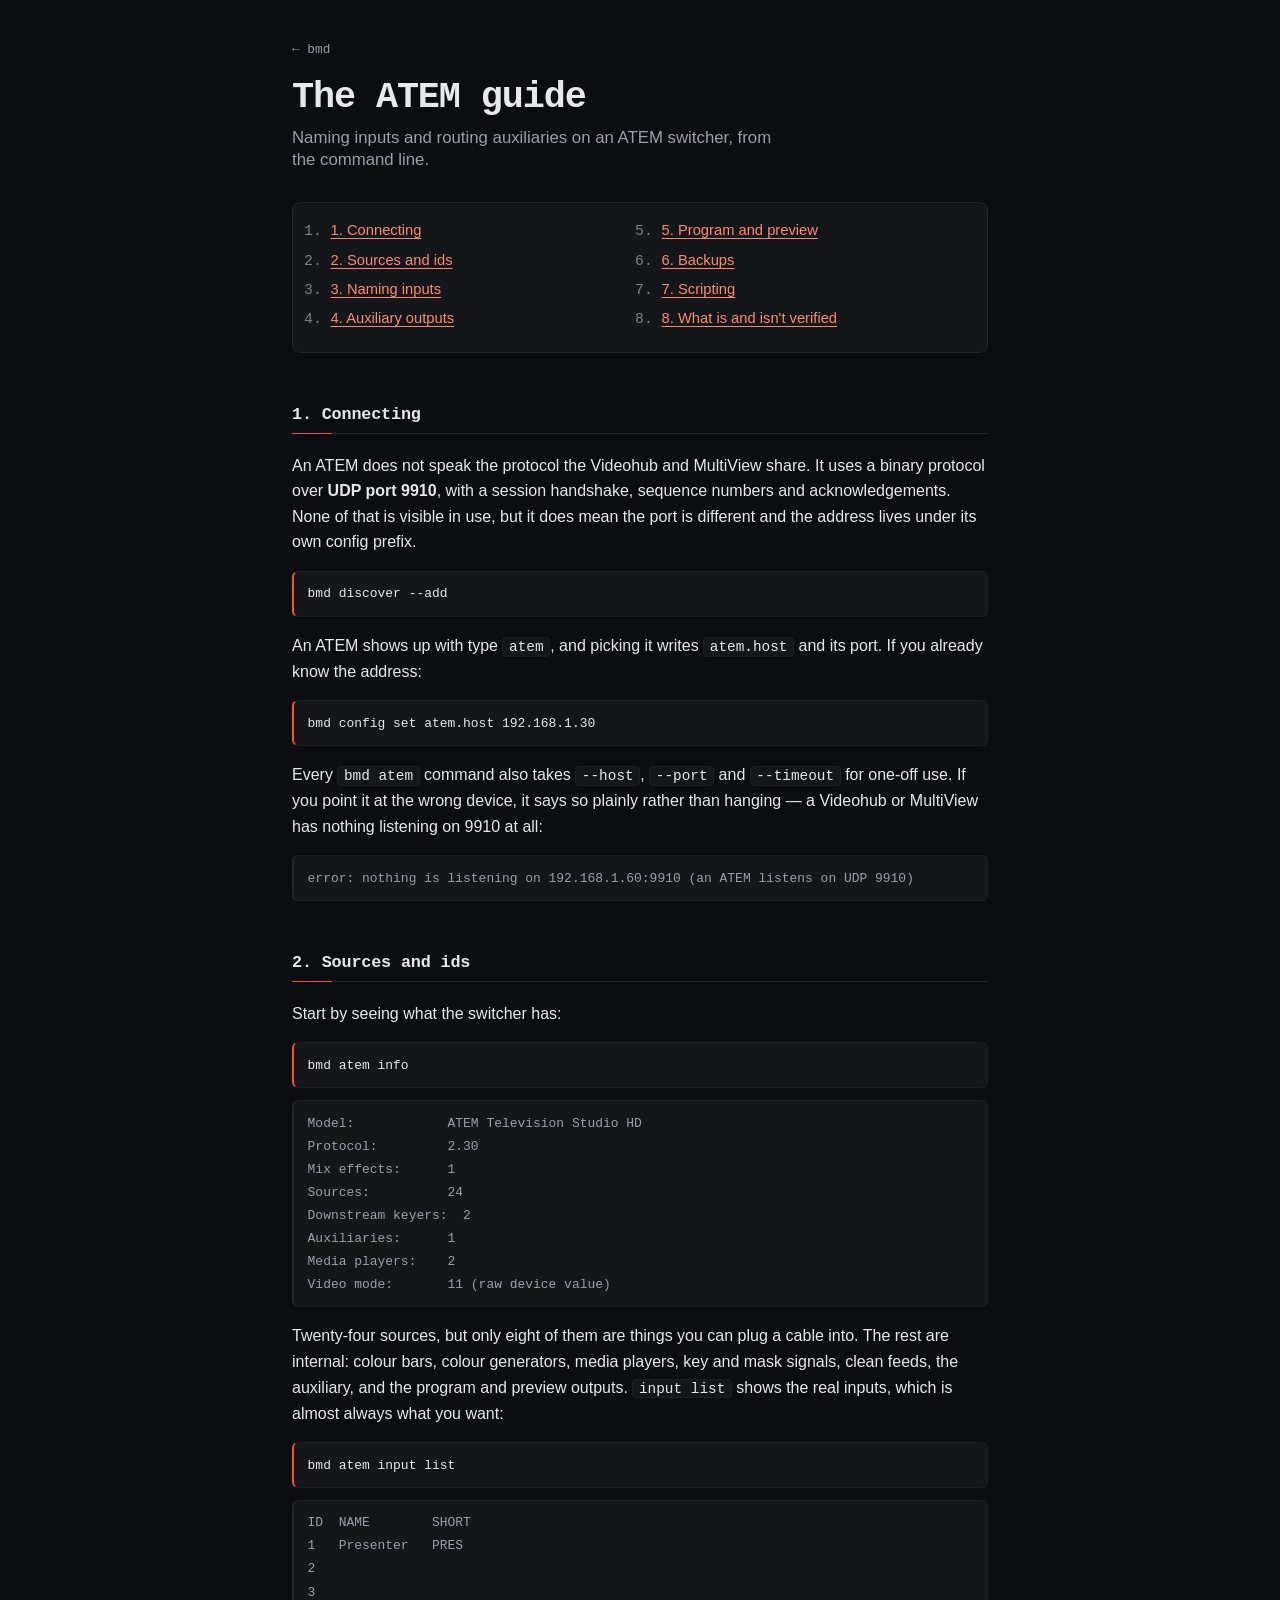
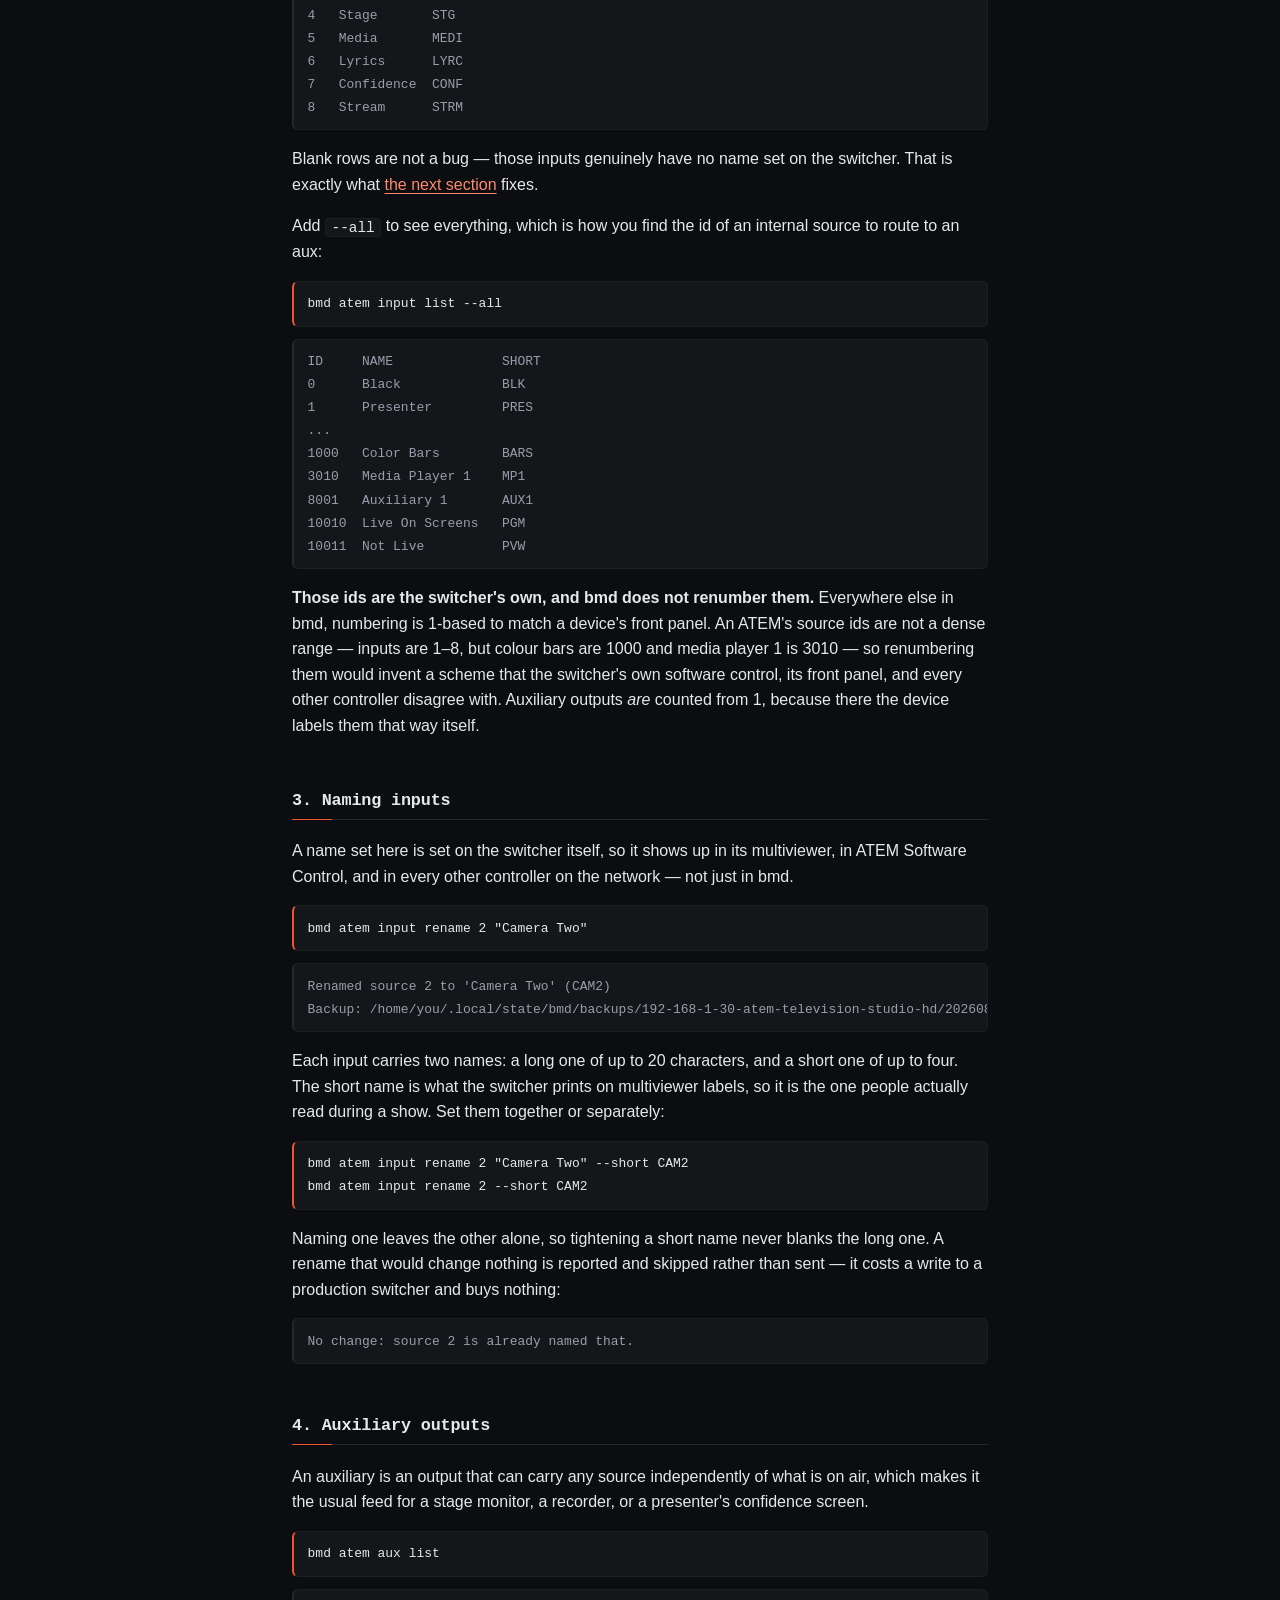
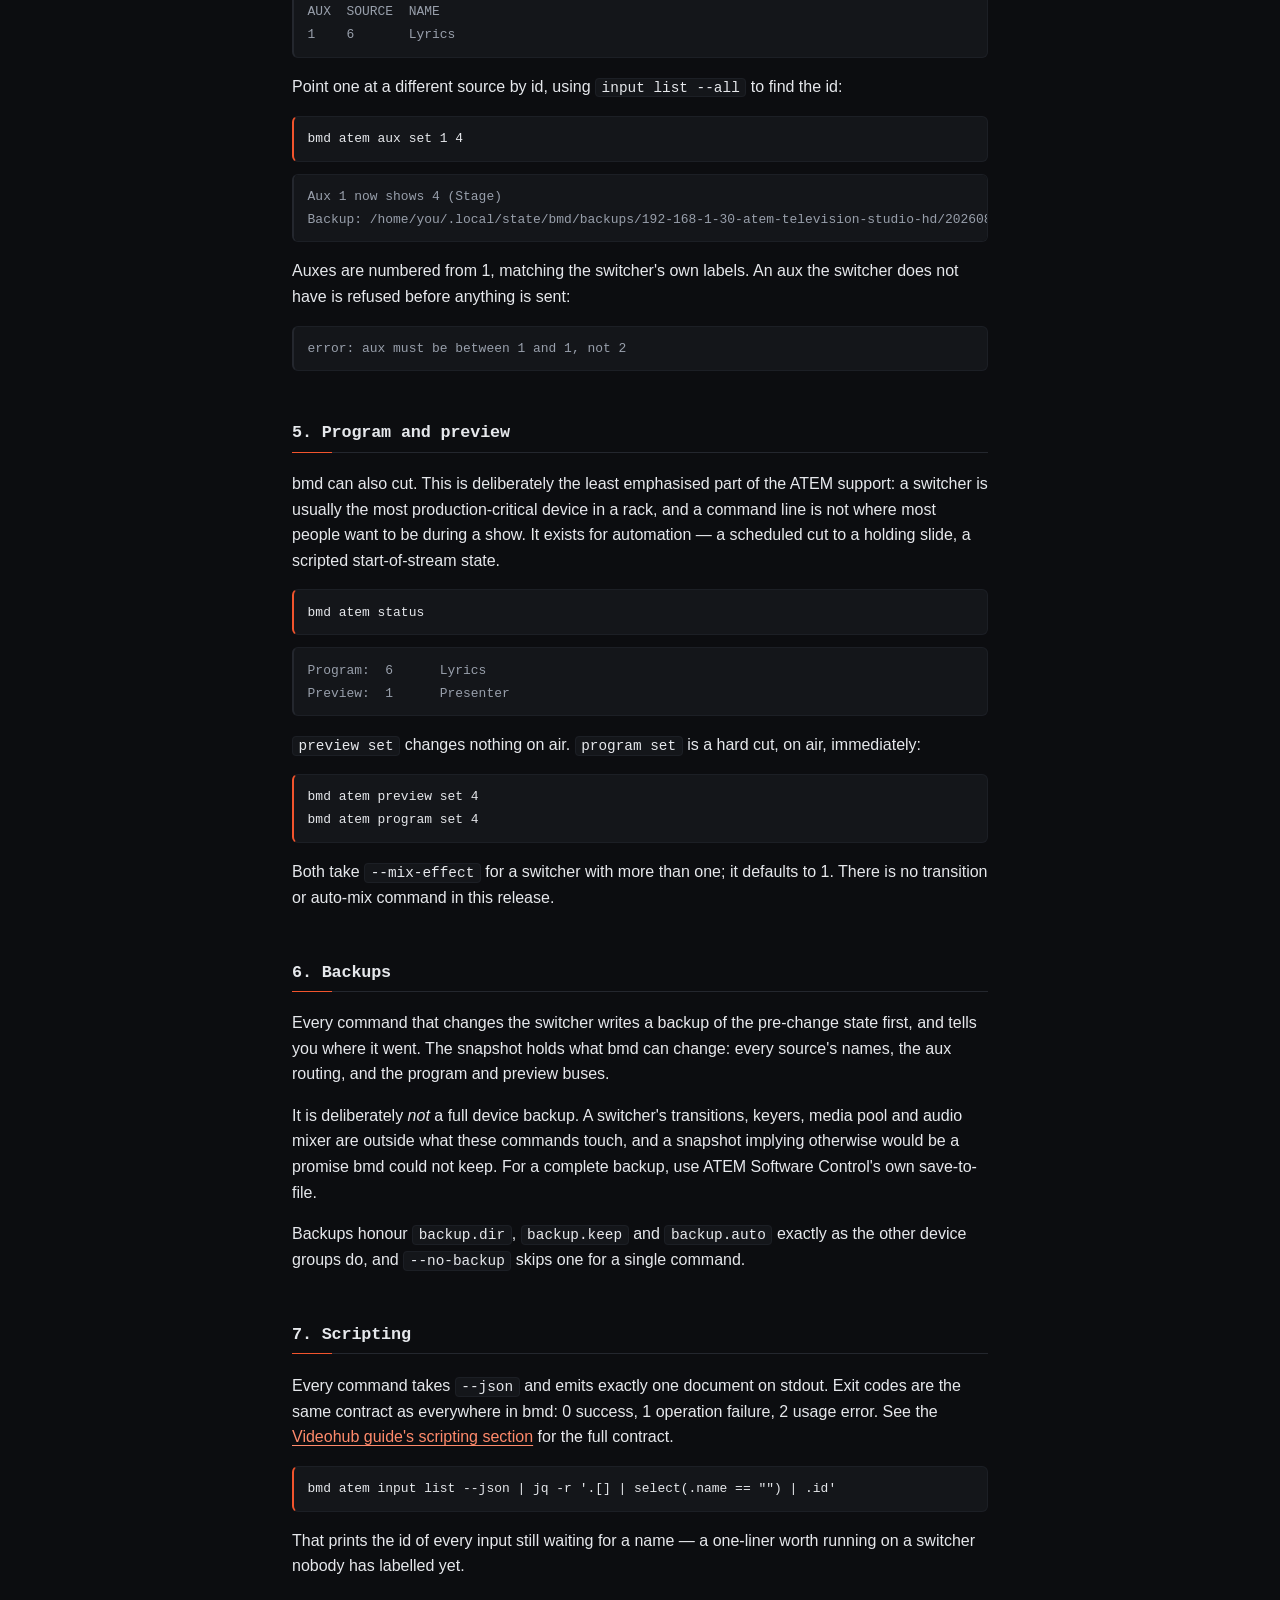
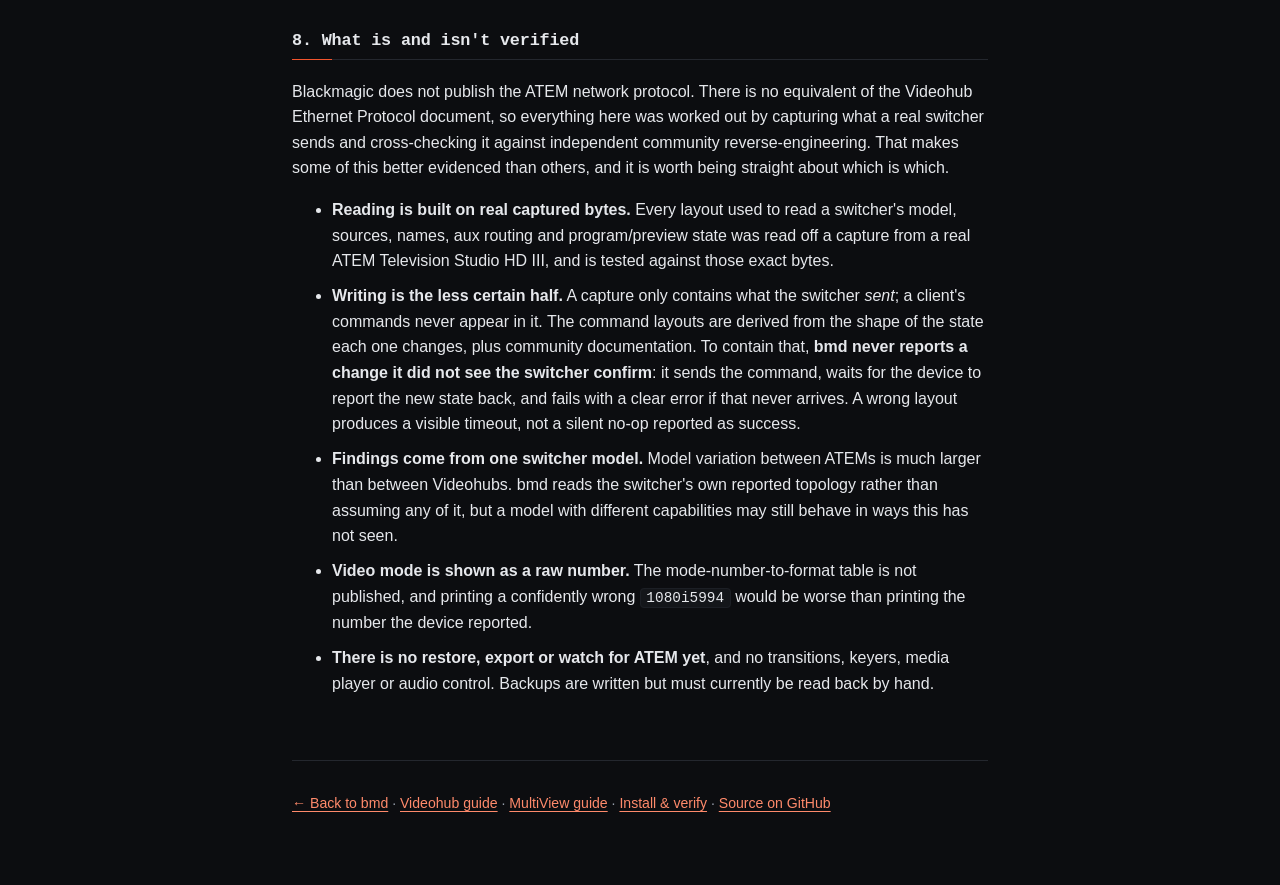
==== site/atem.html @ e4fb3a80 "feat(atem): name inputs, route auxes, and switch on an ATEM A third device, sharing nothing below th" ====
<!DOCTYPE html>
<html lang="en">
<head>
<meta charset="utf-8">
<meta name="viewport" content="width=device-width, initial-scale=1">
<title>bmd — ATEM guide</title>
<meta name="description" content="A practical guide to an ATEM switcher with bmd: connecting, naming inputs, routing auxiliaries, program and preview, backups, and exactly which parts are verified against real hardware.">
<meta name="theme-color" content="#0c0d10">
<link rel="icon" href="[data-uri]">
<link rel="stylesheet" href="style.css">
</head>
<body>
<div class="page">

  <header class="guide-header">
    <p class="back-link"><a href="index.html">&larr; bmd</a></p>
    <h1>The ATEM guide</h1>
    <p class="tagline">Naming inputs and routing auxiliaries on an ATEM switcher, from the command line.</p>
  </header>

  <nav class="page-nav" aria-label="Sections">
    <ol>
      <li><a href="#connecting">1. Connecting</a></li>
      <li><a href="#sources">2. Sources and ids</a></li>
      <li><a href="#naming">3. Naming inputs</a></li>
      <li><a href="#auxes">4. Auxiliary outputs</a></li>
      <li><a href="#switching">5. Program and preview</a></li>
      <li><a href="#backups">6. Backups</a></li>
      <li><a href="#scripting">7. Scripting</a></li>
      <li><a href="#known-limitations">8. What is and isn't verified</a></li>
    </ol>
  </nav>

  <section id="connecting">
    <h2>1. Connecting</h2>
    <p>
      An ATEM does not speak the protocol the Videohub and MultiView share. It uses a binary
      protocol over <strong>UDP port 9910</strong>, with a session handshake, sequence numbers and
      acknowledgements. None of that is visible in use, but it does mean the port is different and
      the address lives under its own config prefix.
    </p>
    <pre class="cmd"><code>bmd discover --add</code></pre>
    <p>
      An ATEM shows up with type <code>atem</code>, and picking it writes <code>atem.host</code>
      and its port. If you already know the address:
    </p>
    <pre class="cmd"><code>bmd config set atem.host 192.168.1.30</code></pre>
    <p>
      Every <code>bmd atem</code> command also takes <code>--host</code>, <code>--port</code> and
      <code>--timeout</code> for one-off use. If you point it at the wrong device, it says so
      plainly rather than hanging — a Videohub or MultiView has nothing listening on 9910 at all:
    </p>
    <pre class="cmd cmd-out"><code>error: nothing is listening on 192.168.1.60:9910 (an ATEM listens on UDP 9910)</code></pre>
  </section>

  <section id="sources">
    <h2>2. Sources and ids</h2>
    <p>
      Start by seeing what the switcher has:
    </p>
    <pre class="cmd"><code>bmd atem info</code></pre>
    <pre class="cmd cmd-out"><code>Model:            ATEM Television Studio HD
Protocol:         2.30
Mix effects:      1
Sources:          24
Downstream keyers:  2
Auxiliaries:      1
Media players:    2
Video mode:       11 (raw device value)</code></pre>
    <p>
      Twenty-four sources, but only eight of them are things you can plug a cable into. The rest
      are internal: colour bars, colour generators, media players, key and mask signals, clean
      feeds, the auxiliary, and the program and preview outputs. <code>input list</code> shows the
      real inputs, which is almost always what you want:
    </p>
    <pre class="cmd"><code>bmd atem input list</code></pre>
    <pre class="cmd cmd-out"><code>ID  NAME        SHORT
1   Presenter   PRES
2
3
4   Stage       STG
5   Media       MEDI
6   Lyrics      LYRC
7   Confidence  CONF
8   Stream      STRM</code></pre>
    <p>
      Blank rows are not a bug — those inputs genuinely have no name set on the switcher. That is
      exactly what <a href="#naming">the next section</a> fixes.
    </p>
    <p>
      Add <code>--all</code> to see everything, which is how you find the id of an internal source
      to route to an aux:
    </p>
    <pre class="cmd"><code>bmd atem input list --all</code></pre>
    <pre class="cmd cmd-out"><code>ID     NAME              SHORT
0      Black             BLK
1      Presenter         PRES
...
1000   Color Bars        BARS
3010   Media Player 1    MP1
8001   Auxiliary 1       AUX1
10010  Live On Screens   PGM
10011  Not Live          PVW</code></pre>
    <p>
      <strong>Those ids are the switcher's own, and bmd does not renumber them.</strong> Everywhere
      else in bmd, numbering is 1-based to match a device's front panel. An ATEM's source ids are
      not a dense range — inputs are 1&ndash;8, but colour bars are 1000 and media player 1 is 3010
      — so renumbering them would invent a scheme that the switcher's own software control, its
      front panel, and every other controller disagree with. Auxiliary outputs <em>are</em> counted
      from 1, because there the device labels them that way itself.
    </p>
  </section>

  <section id="naming">
    <h2>3. Naming inputs</h2>
    <p>
      A name set here is set on the switcher itself, so it shows up in its multiviewer, in ATEM
      Software Control, and in every other controller on the network — not just in bmd.
    </p>
    <pre class="cmd"><code>bmd atem input rename 2 "Camera Two"</code></pre>
    <pre class="cmd cmd-out"><code>Renamed source 2 to 'Camera Two' (CAM2)
Backup: /home/you/.local/state/bmd/backups/192-168-1-30-atem-television-studio-hd/20260831-142530.json</code></pre>
    <p>
      Each input carries two names: a long one of up to 20 characters, and a short one of up to
      four. The short name is what the switcher prints on multiviewer labels, so it is the one
      people actually read during a show. Set them together or separately:
    </p>
    <pre class="cmd"><code>bmd atem input rename 2 "Camera Two" --short CAM2
bmd atem input rename 2 --short CAM2</code></pre>
    <p>
      Naming one leaves the other alone, so tightening a short name never blanks the long one. A
      rename that would change nothing is reported and skipped rather than sent — it costs a write
      to a production switcher and buys nothing:
    </p>
    <pre class="cmd cmd-out"><code>No change: source 2 is already named that.</code></pre>
  </section>

  <section id="auxes">
    <h2>4. Auxiliary outputs</h2>
    <p>
      An auxiliary is an output that can carry any source independently of what is on air, which
      makes it the usual feed for a stage monitor, a recorder, or a presenter's confidence screen.
    </p>
    <pre class="cmd"><code>bmd atem aux list</code></pre>
    <pre class="cmd cmd-out"><code>AUX  SOURCE  NAME
1    6       Lyrics</code></pre>
    <p>
      Point one at a different source by id, using <code>input list --all</code> to find the id:
    </p>
    <pre class="cmd"><code>bmd atem aux set 1 4</code></pre>
    <pre class="cmd cmd-out"><code>Aux 1 now shows 4 (Stage)
Backup: /home/you/.local/state/bmd/backups/192-168-1-30-atem-television-studio-hd/20260831-142612.json</code></pre>
    <p>
      Auxes are numbered from 1, matching the switcher's own labels. An aux the switcher does not
      have is refused before anything is sent:
    </p>
    <pre class="cmd cmd-out"><code>error: aux must be between 1 and 1, not 2</code></pre>
  </section>

  <section id="switching">
    <h2>5. Program and preview</h2>
    <p>
      bmd can also cut. This is deliberately the least emphasised part of the ATEM support: a
      switcher is usually the most production-critical device in a rack, and a command line is not
      where most people want to be during a show. It exists for automation — a scheduled cut to
      a holding slide, a scripted start-of-stream state.
    </p>
    <pre class="cmd"><code>bmd atem status</code></pre>
    <pre class="cmd cmd-out"><code>Program:  6      Lyrics
Preview:  1      Presenter</code></pre>
    <p>
      <code>preview set</code> changes nothing on air. <code>program set</code> is a hard cut, on
      air, immediately:
    </p>
    <pre class="cmd"><code>bmd atem preview set 4
bmd atem program set 4</code></pre>
    <p>
      Both take <code>--mix-effect</code> for a switcher with more than one; it defaults to 1.
      There is no transition or auto-mix command in this release.
    </p>
  </section>

  <section id="backups">
    <h2>6. Backups</h2>
    <p>
      Every command that changes the switcher writes a backup of the pre-change state first, and
      tells you where it went. The snapshot holds what bmd can change: every source's names, the
      aux routing, and the program and preview buses.
    </p>
    <p>
      It is deliberately <em>not</em> a full device backup. A switcher's transitions, keyers, media
      pool and audio mixer are outside what these commands touch, and a snapshot implying otherwise
      would be a promise bmd could not keep. For a complete backup, use ATEM Software Control's own
      save-to-file.
    </p>
    <p>
      Backups honour <code>backup.dir</code>, <code>backup.keep</code> and <code>backup.auto</code>
      exactly as the other device groups do, and <code>--no-backup</code> skips one for a single
      command.
    </p>
  </section>

  <section id="scripting">
    <h2>7. Scripting</h2>
    <p>
      Every command takes <code>--json</code> and emits exactly one document on stdout. Exit codes
      are the same contract as everywhere in bmd: 0 success, 1 operation failure, 2 usage error.
      See the <a href="videohub.html#scripting">Videohub guide's scripting section</a> for the full
      contract.
    </p>
    <pre class="cmd"><code>bmd atem input list --json | jq -r '.[] | select(.name == "") | .id'</code></pre>
    <p>
      That prints the id of every input still waiting for a name — a one-liner worth running on a
      switcher nobody has labelled yet.
    </p>
  </section>

  <section id="known-limitations">
    <h2>8. What is and isn't verified</h2>
    <p>
      Blackmagic does not publish the ATEM network protocol. There is no equivalent of the Videohub
      Ethernet Protocol document, so everything here was worked out by capturing what a real
      switcher sends and cross-checking it against independent community reverse-engineering. That
      makes some of this better evidenced than others, and it is worth being straight about which
      is which.
    </p>
    <ul class="limitations">
      <li>
        <strong>Reading is built on real captured bytes.</strong> Every layout used to read a
        switcher's model, sources, names, aux routing and program/preview state was read off a
        capture from a real ATEM Television Studio HD III, and is tested against those exact bytes.
      </li>
      <li>
        <strong>Writing is the less certain half.</strong> A capture only contains what the
        switcher <em>sent</em>; a client's commands never appear in it. The command layouts are
        derived from the shape of the state each one changes, plus community documentation. To
        contain that, <strong>bmd never reports a change it did not see the switcher confirm</strong>:
        it sends the command, waits for the device to report the new state back, and fails with a
        clear error if that never arrives. A wrong layout produces a visible timeout, not a silent
        no-op reported as success.
      </li>
      <li>
        <strong>Findings come from one switcher model.</strong> Model variation between ATEMs is
        much larger than between Videohubs. bmd reads the switcher's own reported topology rather
        than assuming any of it, but a model with different capabilities may still behave in ways
        this has not seen.
      </li>
      <li>
        <strong>Video mode is shown as a raw number.</strong> The mode-number-to-format table is not
        published, and printing a confidently wrong <code>1080i5994</code> would be worse than
        printing the number the device reported.
      </li>
      <li>
        <strong>There is no restore, export or watch for ATEM yet</strong>, and no transitions,
        keyers, media player or audio control. Backups are written but must currently be read back
        by hand.
      </li>
    </ul>
  </section>

  <footer>
    <p>
      <a href="index.html">&larr; Back to bmd</a>
      · <a href="videohub.html">Videohub guide</a>
      · <a href="multiview.html">MultiView guide</a>
      · <a href="install.html">Install &amp; verify</a>
      · <a href="https://github.com/davojc/bmdcli">Source on GitHub</a>
    </p>
  </footer>

</div>
</body>
</html>
---- site/style.css ----
/* bmd project site — hand-written, no framework, no web fonts, no CDN.
   The page is committed to a single dark scheme rather than following the OS:
   this tool lives in equipment racks and darkened control rooms, and a fixed
   palette keeps the contrast budget to one combination instead of two.

   Type has no display face to lean on (no web fonts), so the personality comes
   from treatment instead: the display voice is monospace, because the product's
   voice is a terminal. Sans is reserved for prose. Uppercase mono micro-labels
   stand in for the legends silkscreened on equipment front panels. */

:root {
  /* Signature. "Ember" is the tally/record red-orange of broadcast gear, and it
     is spent deliberately: lit crosspoints, primary actions, and the tick under
     each section rule. Nothing else. */
  --signal: #f2542d;
  --signal-ink: #0a0b0d;          /* text on a solid --signal fill: 5.6:1 */
  --signal-wash: rgba(242, 84, 45, 0.12);
  --signal-glow: rgba(242, 84, 45, 0.45);

  /* Link/OK hue, used in exactly two places (status dots, shell prompt sign) so
     the page isn't a single accent on black. Cool, like an SDI link LED. */
  --link-led: #56c8d8;

  --bg: #0c0d10;                  /* rack black */
  --panel: #14161a;
  --panel-2: #191c21;
  --term-bg: #08090b;             /* the terminal sits deeper than the panels */
  --line: #24272e;
  --line-soft: #1c1f25;

  --fg: #e6e8ec;
  --fg-dim: #989fab;              /* 7.3:1 on --bg */
  --fg-faint: #79818e;            /* 5.0:1 — the floor, since it carries 0.7rem labels */
  --link: #ff8a6b;                /* lighter than --signal: easier at prose size */

  --font-sans: -apple-system, BlinkMacSystemFont, "Segoe UI", Roboto, Helvetica, Arial,
    sans-serif;
  --font-mono: ui-monospace, SFMono-Regular, "Cascadia Mono", Consolas, "Liberation Mono",
    Menlo, monospace;

  --measure: 46rem;               /* prose column, and the whole page */
}

* {
  box-sizing: border-box;
}

html {
  color-scheme: dark;
}

body {
  margin: 0;
  background: var(--bg);
  color: var(--fg);
  font-family: var(--font-sans);
  line-height: 1.6;
  -webkit-text-size-adjust: 100%;
}

.page {
  max-width: var(--measure);
  margin: 0 auto;
  padding: 2.5rem 1.25rem 4rem;
}

a {
  color: var(--link);
  text-underline-offset: 0.18em;
}

a:hover,
a:focus-visible {
  text-decoration-thickness: 2px;
}

:focus-visible {
  outline: 2px solid var(--signal);
  outline-offset: 2px;
  border-radius: 2px;
}

code,
pre,
kbd {
  font-family: var(--font-mono);
  font-size: 0.9em;
}

h1,
h2,
h3 {
  line-height: 1.15;
}

/* ---------- Section rhythm ----------
   One rule governs the gap between sections, so nothing later can quietly
   double it up by adding its own top margin. */

section {
  margin-top: 3.25rem;
}

section > h2 {
  position: relative;
  margin: 0 0 1.15rem;
  padding-bottom: 0.55rem;
  border-bottom: 1px solid var(--line);
  font-family: var(--font-mono);
  font-size: 1.05rem;
  font-weight: 700;
  letter-spacing: -0.01em;
}

/* A short ember tick riding on each section rule — the one repeated flourish. */
section > h2::after {
  content: "";
  position: absolute;
  left: 0;
  bottom: -1px;
  width: 2.5rem;
  height: 1px;
  background: var(--signal);
}

/* Front-panel legend above a section heading. Only index.html sets these; the
   guide's headings already carry real sequence numbers in their text. */
section[data-label]::before {
  content: attr(data-label);
  display: block;
  margin-bottom: 0.55rem;
  font-family: var(--font-mono);
  font-size: 0.7rem;
  font-weight: 600;
  letter-spacing: 0.2em;
  text-transform: uppercase;
  color: var(--fg-faint);
}

/* ---------- Hero ---------- */

.eyebrow {
  margin: 0 0 1.75rem;
  font-family: var(--font-mono);
  font-size: 0.7rem;
  font-weight: 600;
  letter-spacing: 0.22em;
  text-transform: uppercase;
  color: var(--fg-faint);
}

/* Copy above, matrix below, full column width. A two-column hero was tried and
   dropped: at this measure it squeezed the matrix to ~22rem, where 14 input
   columns stop being legible. Full width lets it read like the router's own
   front panel, which is the whole point of it. */
.hero-grid {
  display: grid;
  gap: 2.5rem;
}

.hero h1 {
  margin: 0;
  font-family: var(--font-mono);
  font-size: clamp(3.2rem, 11vw, 5rem);
  font-weight: 700;
  letter-spacing: -0.055em;
}

.tagline {
  margin: 0.5rem 0 0;
  font-size: 1.3rem;
  font-weight: 600;
  line-height: 1.3;
  color: var(--fg);
  max-width: 20ch;
}

.lede {
  margin: 1rem 0 0;
  color: var(--fg-dim);
  max-width: 42ch;
}

.lede code {
  color: var(--fg);
}

.cta-row {
  display: flex;
  flex-wrap: wrap;
  gap: 0.6rem;
  margin-top: 1.6rem;
}

.btn {
  display: inline-flex;
  align-items: center;
  min-height: 44px;
  padding: 0 1.15rem;
  border: 1px solid var(--line);
  border-radius: 6px;
  background: var(--panel);
  color: var(--fg);
  font-size: 0.95rem;
  font-weight: 600;
  text-decoration: none;
}

.btn:hover,
.btn:focus-visible {
  border-color: var(--fg-faint);
}

.btn-primary {
  background: var(--signal);
  border-color: var(--signal);
  color: var(--signal-ink);
}

.btn-primary:hover,
.btn-primary:focus-visible {
  background: #ff6238;
  border-color: #ff6238;
}

/* ---------- Signature: the crosspoint matrix ----------
   A Videohub is a crosspoint matrix, and `route set 4 13` is a coordinate in
   it. The grid below is the real state from the session further down the page:
   outputs 1-3 all watching input 1, output 5 on input 13, and output 4 being
   moved from input 3 to input 13 — the exact command the terminal demonstrates.

   Final state is what's in the CSS; the animations play *towards* it. That way
   `prefers-reduced-motion` simply switches them off and the correct end state
   is already on screen. */

.matrix {
  border: 1px solid var(--line);
  border-radius: 10px;
  background: linear-gradient(180deg, var(--panel) 0%, var(--panel-2) 100%);
  padding: 0.95rem 1.05rem 1.05rem;
  overflow: hidden;
}

.matrix-head {
  display: flex;
  align-items: center;
  justify-content: space-between;
  gap: 1rem;
  margin-bottom: 0.9rem;
  font-family: var(--font-mono);
  font-size: 0.65rem;
  font-weight: 600;
  letter-spacing: 0.16em;
  text-transform: uppercase;
  color: var(--fg-faint);
}

.matrix-status {
  display: inline-flex;
  align-items: center;
  gap: 0.45rem;
  white-space: nowrap;
}

.led {
  width: 6px;
  height: 6px;
  border-radius: 50%;
  background: var(--link-led);
  box-shadow: 0 0 6px rgba(86, 200, 216, 0.7);
}

.mrow {
  display: grid;
  grid-template-columns: 1.9rem repeat(14, minmax(0, 1fr));
  gap: 0.28rem;
  align-items: center;
  position: relative;
  margin-bottom: 0.28rem;
}

.mrow:last-child {
  margin-bottom: 0;
}

.rlabel {
  font-family: var(--font-mono);
  font-size: 0.66rem;
  font-weight: 600;
  color: var(--fg-faint);
  letter-spacing: 0.04em;
}

/* A crosspoint. Unlit ones are barely there; the grid should read as a field of
   possibilities with a few live points, not as 70 competing dots. */
.x {
  display: block;
  aspect-ratio: 1;
  border-radius: 2px;
  background: #23262c;
}

.x.on {
  background: var(--signal);
  box-shadow: 0 0 8px var(--signal-glow);
}

/* The crosspoint being vacated, and the one being taken. */
.x.from {
  background: var(--signal);
  box-shadow: 0 0 8px var(--signal-glow);
  opacity: 0;
  animation: xp-release 0.5s ease-in 1.05s both;
}

.x.to {
  background: var(--signal);
  box-shadow: 0 0 8px var(--signal-glow);
  animation: xp-take 0.45s ease-out 1.62s both;
}

/* The re-patch itself: a hairline sweeping from the old column to the new. */
.trace {
  grid-row: 1;
  grid-column: 4 / 15;
  height: 1px;
  align-self: center;
  background: linear-gradient(90deg, var(--signal-glow), var(--signal));
  transform-origin: left center;
  transform: scaleX(0);
  animation: trace-sweep 0.62s cubic-bezier(0.4, 0, 0.2, 1) 1.05s both;
}

@keyframes xp-release {
  from { opacity: 1; }
  to { opacity: 0; }
}

@keyframes xp-take {
  0% { opacity: 0; transform: scale(0.4); }
  60% { opacity: 1; transform: scale(1.35); }
  100% { opacity: 1; transform: scale(1); }
}

@keyframes trace-sweep {
  0% { transform: scaleX(0); opacity: 1; }
  70% { transform: scaleX(1); opacity: 1; }
  100% { transform: scaleX(1); opacity: 0; }
}

.matrix-foot {
  margin: 1rem 0 0;
  padding-top: 0.85rem;
  border-top: 1px solid var(--line-soft);
  font-family: var(--font-mono);
  font-size: 0.78rem;
  color: var(--fg-dim);
}

/* Typed with a steps() width animation rather than script. 29ch is the exact
   length of the command, so switching the animation off leaves it fully shown. */
.typed {
  display: inline-block;
  width: 29ch;
  max-width: 100%;
  overflow: hidden;
  white-space: nowrap;
  vertical-align: bottom;
  border-right: 2px solid var(--signal);
  animation:
    type 1.15s steps(29, end) 0.35s both,
    caret 1s step-end 1.5s infinite;
}

.typed .sign {
  color: var(--link-led);
}

@keyframes type {
  from { width: 0; }
  to { width: 29ch; }
}

@keyframes caret {
  50% { border-color: transparent; }
}

/* ---------- Support status ---------- */

.status-list {
  list-style: none;
  margin: 1.75rem 0 0;
  padding: 0;
  display: flex;
  flex-direction: column;
  gap: 0.4rem;
  font-size: 0.9rem;
}

.status-list li {
  display: flex;
  align-items: baseline;
  gap: 0.55rem;
  color: var(--fg-dim);
}

.status-dot {
  font-family: var(--font-mono);
  width: 1.1em;
  flex: none;
}

.status-ok .status-dot {
  color: var(--link-led);
}

.status-pending .status-dot {
  color: var(--fg-faint);
}

/* ---------- Demo terminal ---------- */

.terminal {
  background: var(--term-bg);
  border: 1px solid var(--line);
  border-radius: 8px;
  padding: 1.1rem 1.2rem;
  overflow-x: auto;
}

.terminal pre {
  margin: 0;
  white-space: pre;
}

.terminal .prompt-sign {
  color: var(--link-led);
}

.terminal .out {
  color: var(--fg-dim);
}

.terminal .muted {
  color: var(--fg-faint);
  font-style: italic;
}

.terminal .cmd-gap {
  display: block;
  height: 0.85em;
}

.demo-note {
  font-size: 0.9rem;
  color: var(--fg-dim);
  margin-top: 0.7rem;
}

/* ---------- Downloads ---------- */

.downloads {
  display: grid;
  grid-template-columns: repeat(auto-fit, minmax(15.5rem, 1fr));
  gap: 0.7rem;
  padding: 0;
  margin: 0 0 1.25rem;
  list-style: none;
}

.download-link {
  display: flex;
  flex-direction: column;
  gap: 0.15rem;
  padding: 0.9rem 1rem;
  border: 1px solid var(--line);
  border-radius: 8px;
  background: var(--panel);
  color: var(--fg);
  text-decoration: none;
  min-height: 44px;
  justify-content: center;
}

.download-link:hover,
.download-link:focus-visible {
  border-color: var(--signal);
  background: var(--panel-2);
}

.download-link .platform {
  font-weight: 600;
}

.download-link .filename {
  font-family: var(--font-mono);
  font-size: 0.82rem;
  color: var(--fg-faint);
}

.download-link .badge {
  display: inline-block;
  margin-top: 0.4rem;
  width: fit-content;
  padding: 0.1rem 0.55rem;
  border-radius: 999px;
  background: var(--signal);
  color: var(--signal-ink);
  font-size: 0.72rem;
  font-weight: 700;
  letter-spacing: 0.02em;
}

.download-link.is-recommended {
  border-color: var(--signal);
  background: var(--signal-wash);
}

.verify {
  font-size: 0.94rem;
  color: var(--fg-dim);
}

.verify code,
.lede code,
p code,
li code,
dd code {
  background: var(--panel);
  border: 1px solid var(--line-soft);
  border-radius: 4px;
  padding: 0.05rem 0.35rem;
}

/* ---------- Command blocks ---------- */

pre.cmd,
.steps pre {
  margin: 0.75rem 0;
  background: var(--panel);
  border: 1px solid var(--line-soft);
  border-left: 2px solid var(--signal);
  border-radius: 6px;
  padding: 0.65rem 0.85rem;
  overflow-x: auto;
}

/* Device output rather than something to type — no ember edge, since nothing
   here is an instruction. */
pre.cmd.cmd-out {
  border-left-color: var(--line);
  color: var(--fg-dim);
}

/* ---------- Command overview ----------
   Reads as a spec sheet: the command on the left in the tool's own voice, what
   it does on the right in plain language. Hairlines rather than boxes, so a
   dozen rows scan as one table instead of a dozen cards. */

.commands {
  margin: 1.3rem 0 1.6rem;
  display: grid;
  gap: 0.9rem;
}

.commands > div {
  display: grid;
  grid-template-columns: minmax(0, 18rem) minmax(0, 1fr);
  gap: 0.3rem 1.25rem;
  align-items: baseline;
  padding-bottom: 0.9rem;
  border-bottom: 1px solid var(--line-soft);
}

.commands > div:last-child {
  padding-bottom: 0;
  border-bottom: 0;
}

.commands dt {
  font-family: var(--font-mono);
  font-size: 0.85rem;
  font-weight: 600;
  overflow-wrap: anywhere;
}

.commands dd {
  margin: 0;
  font-size: 0.93rem;
  color: var(--fg-dim);
}

.commands dd code {
  font-size: 0.88em;
}

/* ---------- Quick start ---------- */

.steps {
  margin: 0;
  padding-left: 1.4rem;
}

.steps li {
  margin-bottom: 1.15rem;
}

.steps li:last-child {
  margin-bottom: 0;
}

.steps li::marker {
  font-family: var(--font-mono);
  font-weight: 700;
  color: var(--signal);
}

.steps pre {
  margin: 0.45rem 0 0;
}

/* ---------- Guide callout ---------- */

.guide-callout {
  border: 1px solid var(--line);
  border-radius: 8px;
  background: var(--panel);
  padding: 1.1rem 1.25rem;
}

.guide-callout p {
  margin: 0;
}

/* ---------- Guide page (videohub.html) ---------- */

.guide-header {
  margin-top: 0;
}

.back-link {
  margin: 0 0 1rem;
  font-family: var(--font-mono);
  font-size: 0.8rem;
}

.back-link a {
  text-decoration: none;
  color: var(--fg-dim);
}

.back-link a:hover,
.back-link a:focus-visible {
  color: var(--link);
}

.guide-header h1 {
  margin: 0 0 0.5rem;
  font-family: var(--font-mono);
  font-size: clamp(1.8rem, 5vw, 2.3rem);
  font-weight: 700;
  letter-spacing: -0.03em;
}

.guide-header .tagline {
  font-size: 1.05rem;
  font-weight: 400;
  color: var(--fg-dim);
  max-width: 52ch;
}

.page-nav {
  margin-top: 2rem;
  padding: 1rem 1.15rem;
  border: 1px solid var(--line);
  border-radius: 8px;
  background: var(--panel);
}

.page-nav ol {
  margin: 0;
  padding-left: 1.2rem;
  columns: 2;
  column-gap: 1.5rem;
}

.page-nav li {
  break-inside: avoid;
  margin-bottom: 0.35rem;
  font-size: 0.92rem;
}

.page-nav li::marker {
  font-family: var(--font-mono);
  color: var(--fg-faint);
}

dl.exit-codes {
  margin: 0.75rem 0 1.25rem;
  display: grid;
  gap: 0.6rem;
}

dl.exit-codes > div {
  display: grid;
  grid-template-columns: 5rem 1fr;
  gap: 0.75rem;
  align-items: baseline;
}

dl.exit-codes dt {
  font-family: var(--font-mono);
  font-weight: 700;
  color: var(--signal);
}

dl.exit-codes dd {
  margin: 0;
}

.limitations li,
section#troubleshooting ul li {
  margin-bottom: 0.6rem;
}

/* ---------- Footer ---------- */

footer {
  margin-top: 4rem;
  padding-top: 1.5rem;
  border-top: 1px solid var(--line);
  font-size: 0.88rem;
  color: var(--fg-dim);
}

footer p {
  margin: 0.4rem 0;
}

footer .disclaimer {
  font-size: 0.8rem;
  color: var(--fg-faint);
  max-width: 52ch;
}

/* ---------- Responsive ---------- */

@media (max-width: 40rem) {
  .commands > div {
    grid-template-columns: minmax(0, 1fr);
    gap: 0.2rem;
  }
}

@media (max-width: 560px) {
  .page-nav ol {
    columns: 1;
  }

  dl.exit-codes > div {
    grid-template-columns: 1fr;
    gap: 0.15rem;
  }
}

@media (max-width: 26rem) {
  .page {
    padding: 1.75rem 1rem 3rem;
  }

  .matrix {
    padding: 0.8rem 0.7rem 0.9rem;
  }

  .mrow {
    grid-template-columns: 1.5rem repeat(14, minmax(0, 1fr));
    gap: 0.2rem;
  }

  .matrix-foot {
    font-size: 0.7rem;
  }

  .tagline {
    font-size: 1.15rem;
  }
}

/* ---------- Reduced motion ----------
   Every animation above ends on the state already written into the rules, so
   switching them off leaves the finished picture: output 4 sitting on input 13
   and the command fully typed. */

@media (prefers-reduced-motion: reduce) {
  *,
  *::before,
  *::after {
    animation: none !important;
    transition: none !important;
  }

  .trace {
    display: none;
  }

  .x.to {
    opacity: 1;
    transform: none;
  }

  .typed {
    border-right-color: transparent;
  }
}
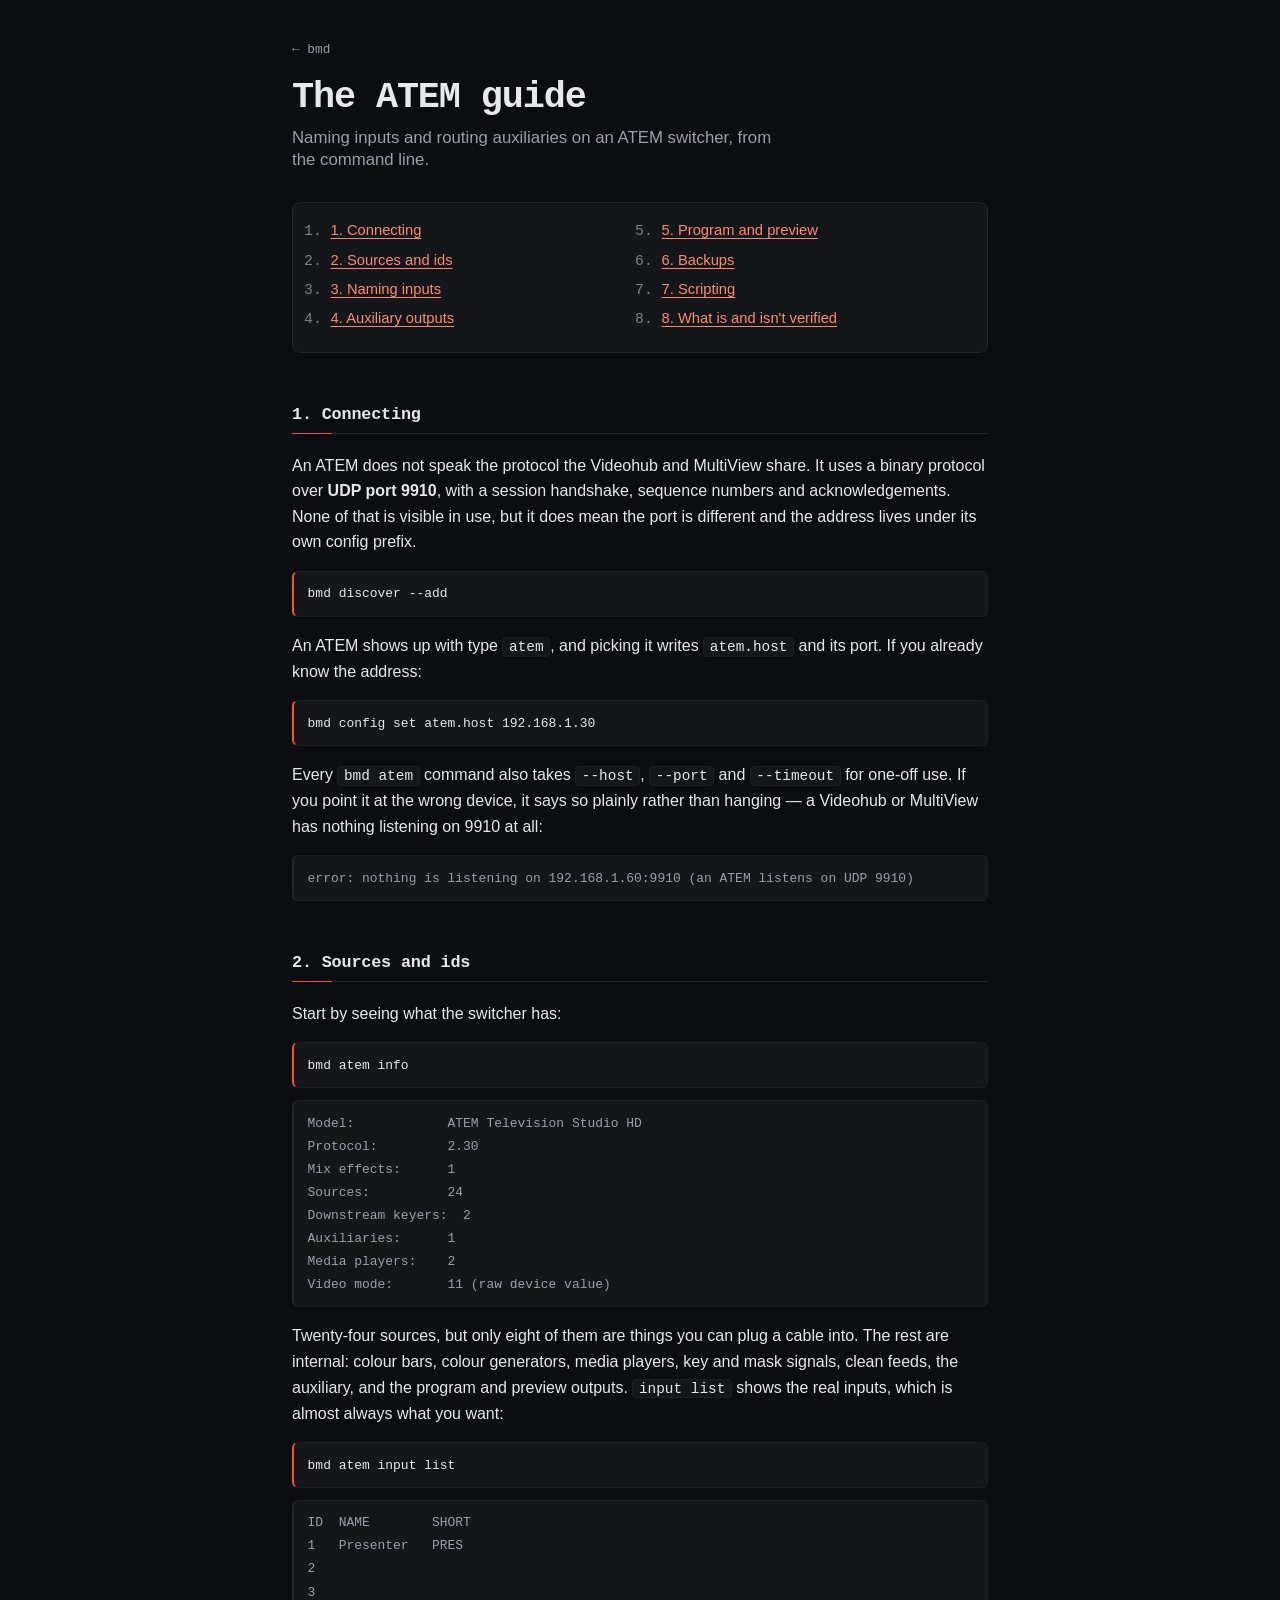
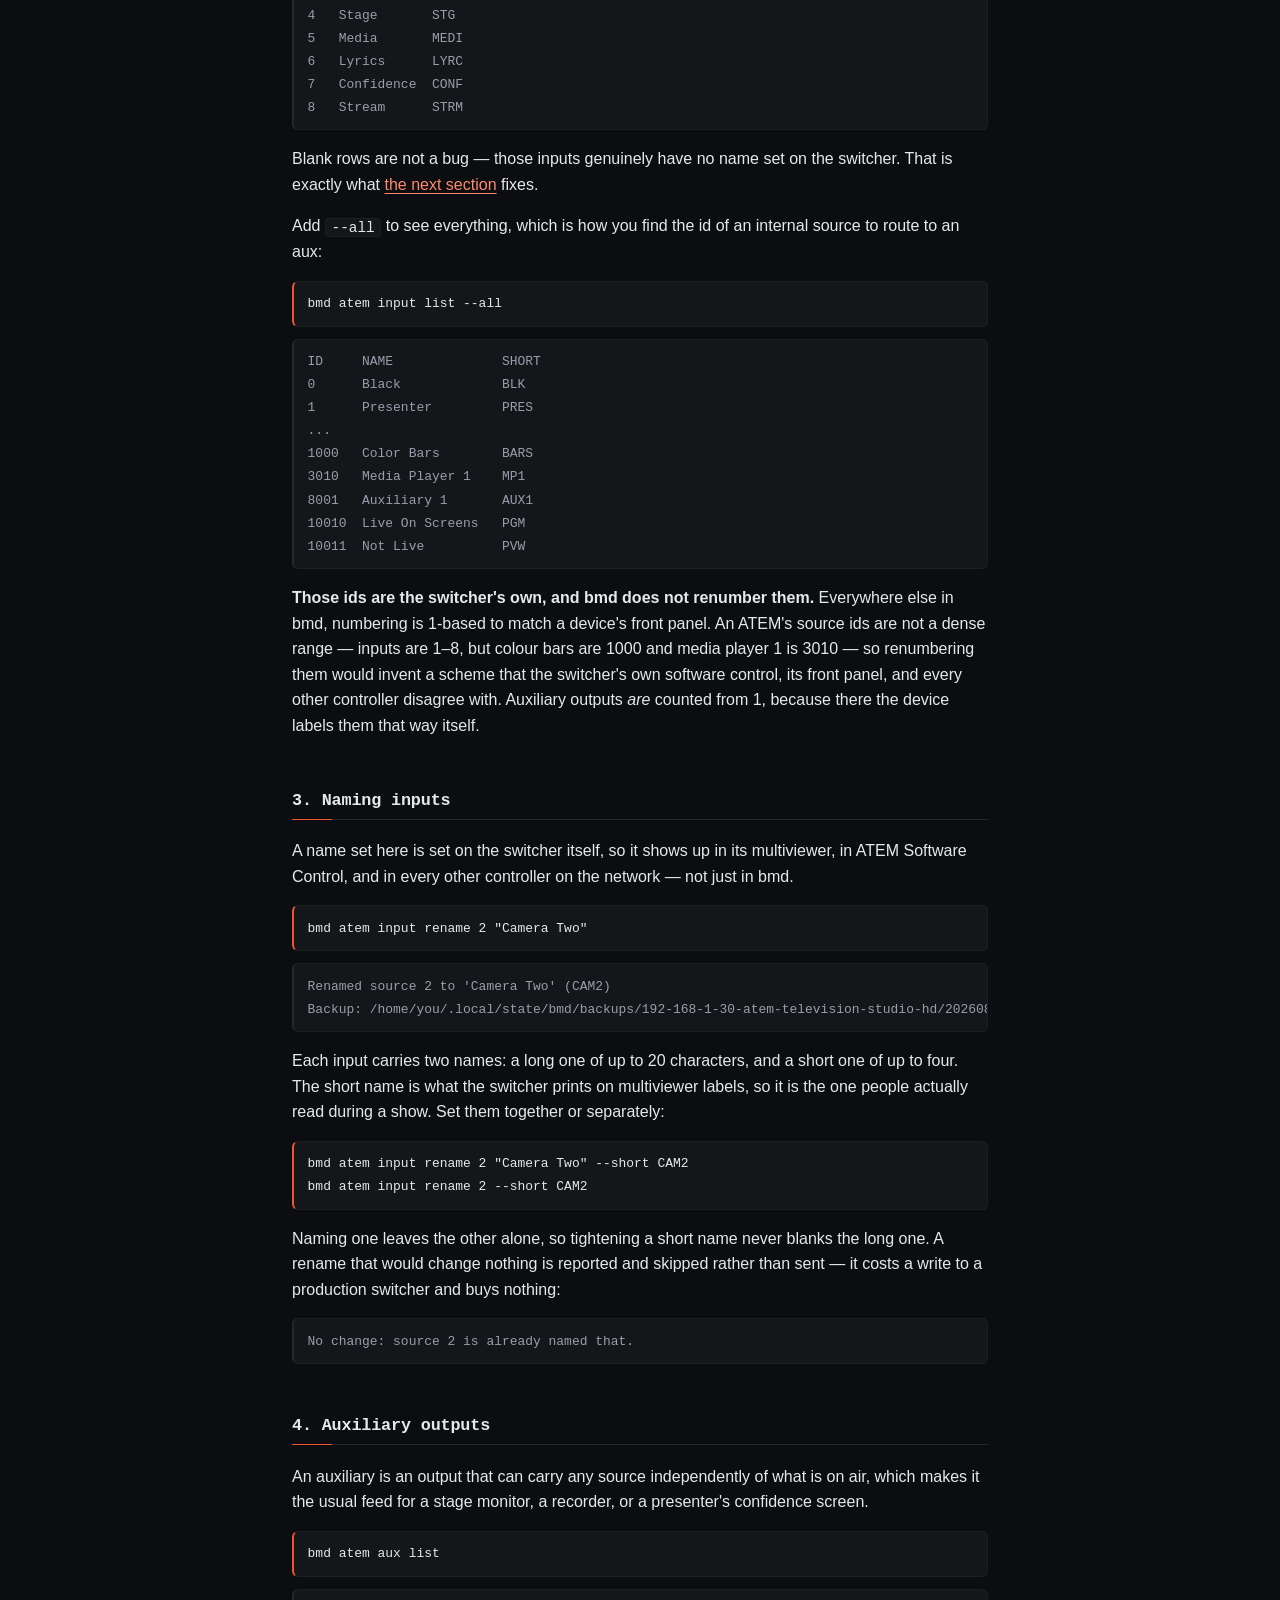
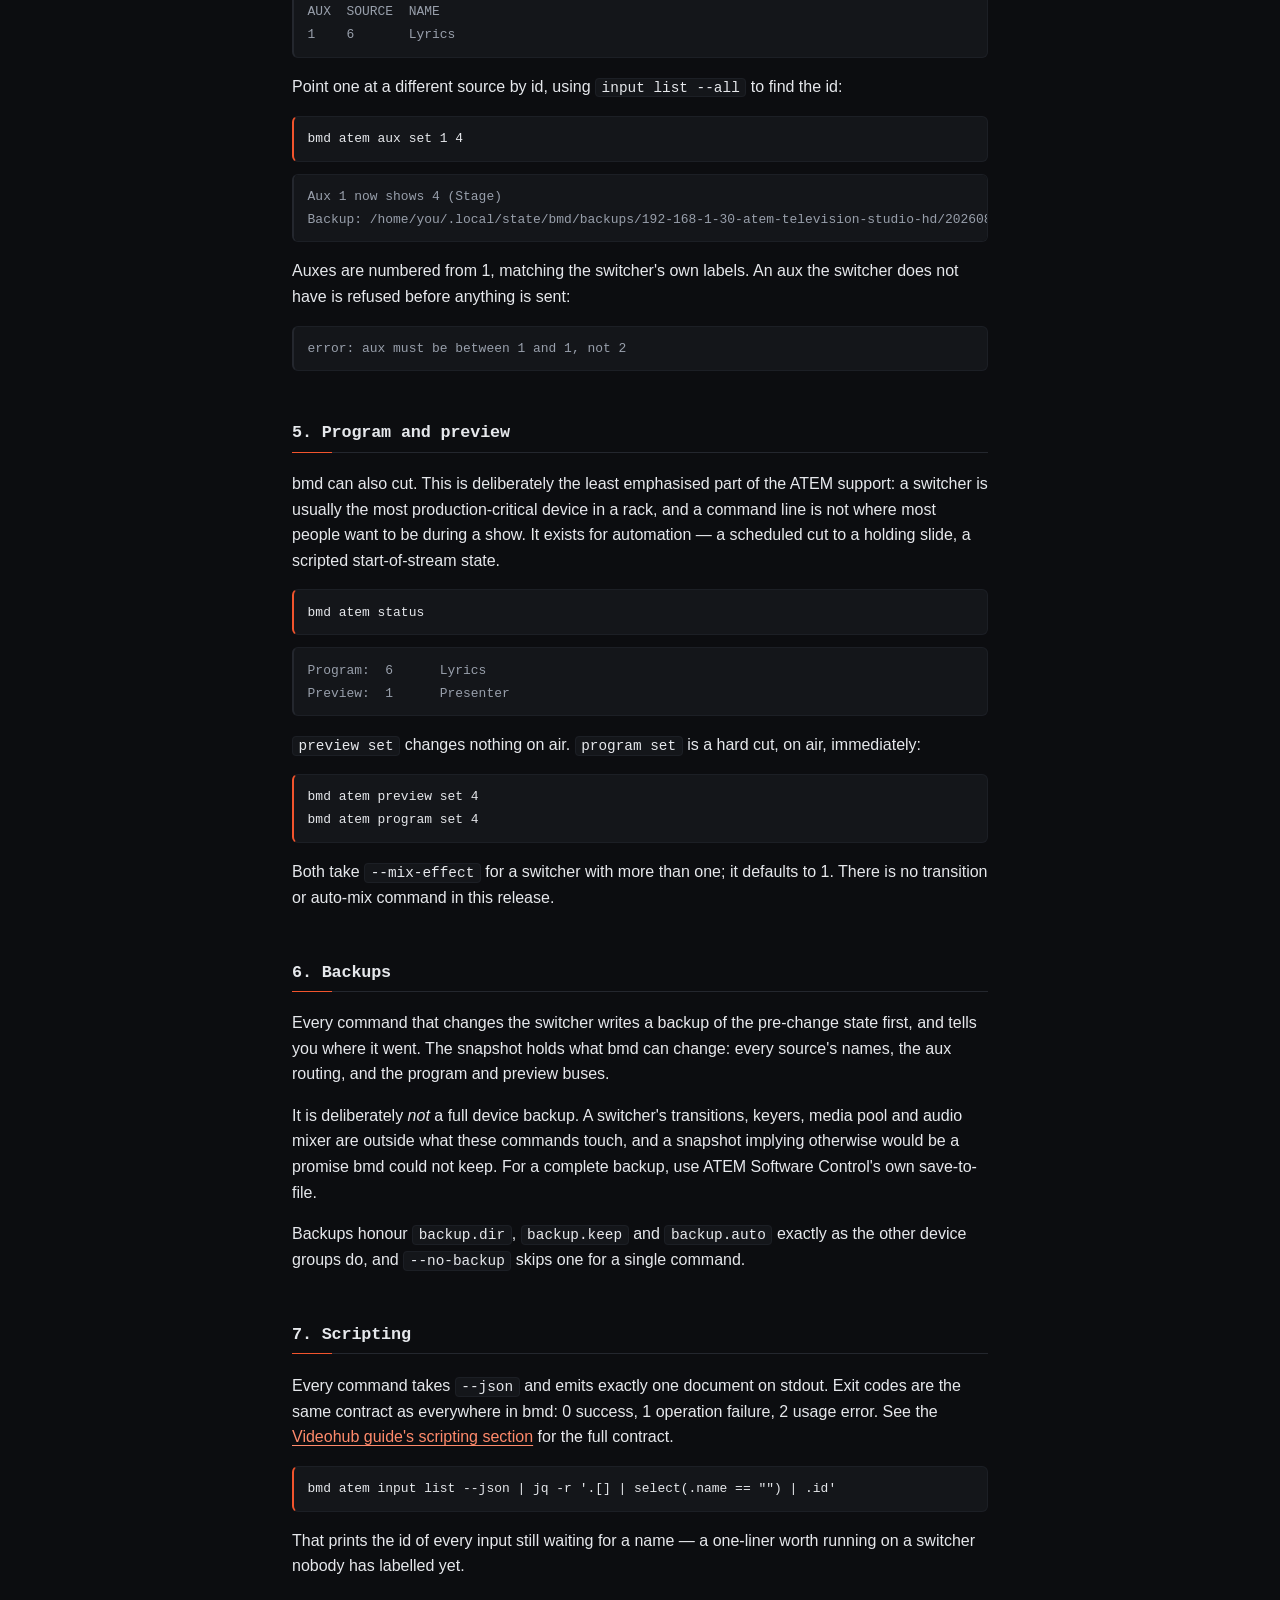
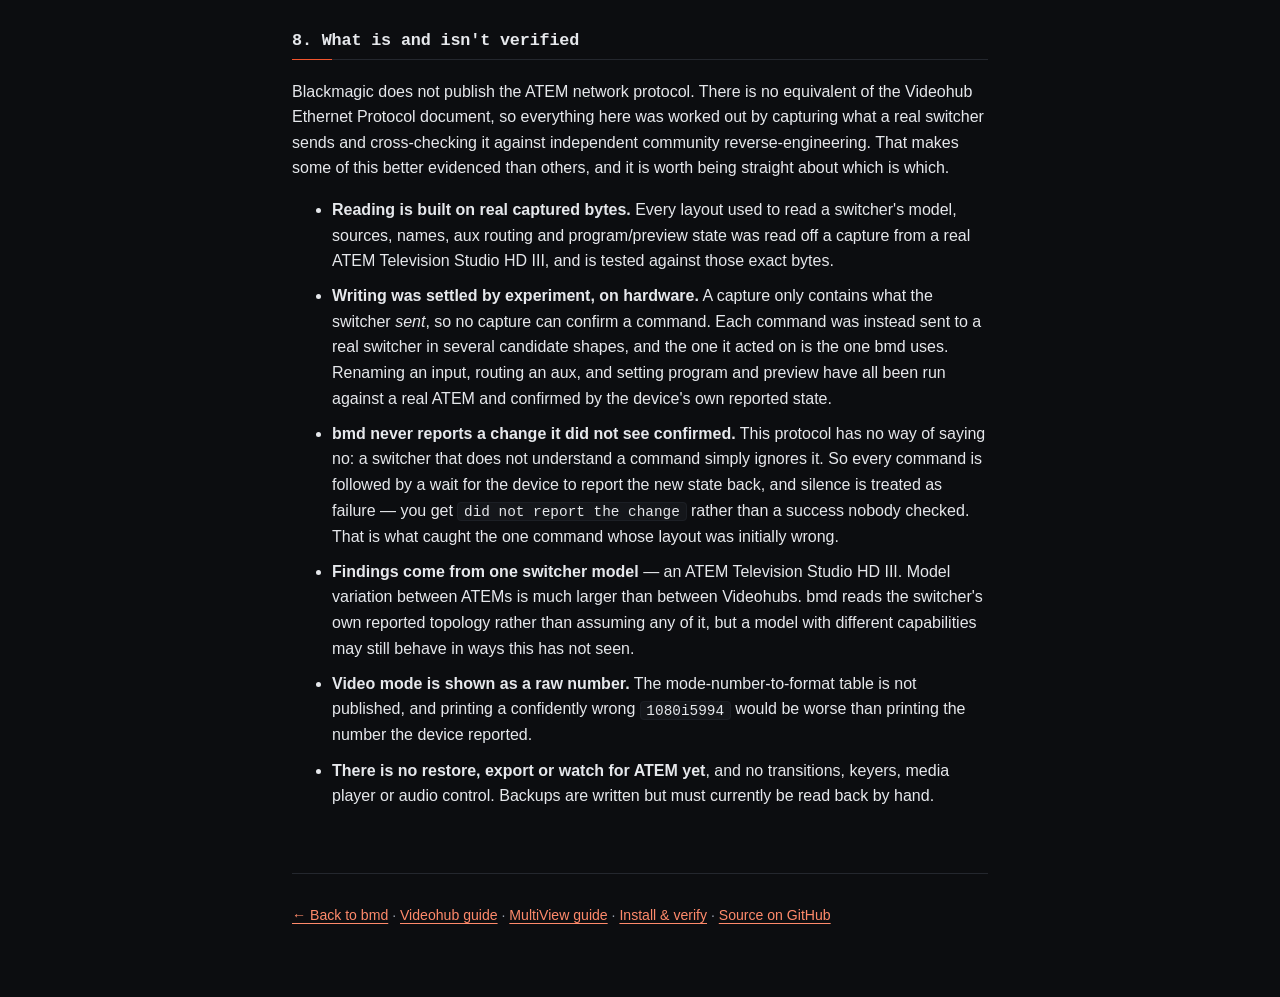
==== commit b924cfb8: "fix(atem): settle the command layouts against real hardware Tested against the ATEM Television Studi" ====
--- a/site/atem.html
+++ b/site/atem.html
@@ -231,19 +231,24 @@
         capture from a real ATEM Television Studio HD III, and is tested against those exact bytes.
       </li>
       <li>
-        <strong>Writing is the less certain half.</strong> A capture only contains what the
-        switcher <em>sent</em>; a client's commands never appear in it. The command layouts are
-        derived from the shape of the state each one changes, plus community documentation. To
-        contain that, <strong>bmd never reports a change it did not see the switcher confirm</strong>:
-        it sends the command, waits for the device to report the new state back, and fails with a
-        clear error if that never arrives. A wrong layout produces a visible timeout, not a silent
-        no-op reported as success.
-      </li>
-      <li>
-        <strong>Findings come from one switcher model.</strong> Model variation between ATEMs is
-        much larger than between Videohubs. bmd reads the switcher's own reported topology rather
-        than assuming any of it, but a model with different capabilities may still behave in ways
-        this has not seen.
+        <strong>Writing was settled by experiment, on hardware.</strong> A capture only contains
+        what the switcher <em>sent</em>, so no capture can confirm a command. Each command was
+        instead sent to a real switcher in several candidate shapes, and the one it acted on is
+        the one bmd uses. Renaming an input, routing an aux, and setting program and preview have
+        all been run against a real ATEM and confirmed by the device's own reported state.
+      </li>
+      <li>
+        <strong>bmd never reports a change it did not see confirmed.</strong> This protocol has no
+        way of saying no: a switcher that does not understand a command simply ignores it. So every
+        command is followed by a wait for the device to report the new state back, and silence is
+        treated as failure — you get <code>did not report the change</code> rather than a success
+        nobody checked. That is what caught the one command whose layout was initially wrong.
+      </li>
+      <li>
+        <strong>Findings come from one switcher model</strong> — an ATEM Television Studio HD III.
+        Model variation between ATEMs is much larger than between Videohubs. bmd reads the
+        switcher's own reported topology rather than assuming any of it, but a model with different
+        capabilities may still behave in ways this has not seen.
       </li>
       <li>
         <strong>Video mode is shown as a raw number.</strong> The mode-number-to-format table is not
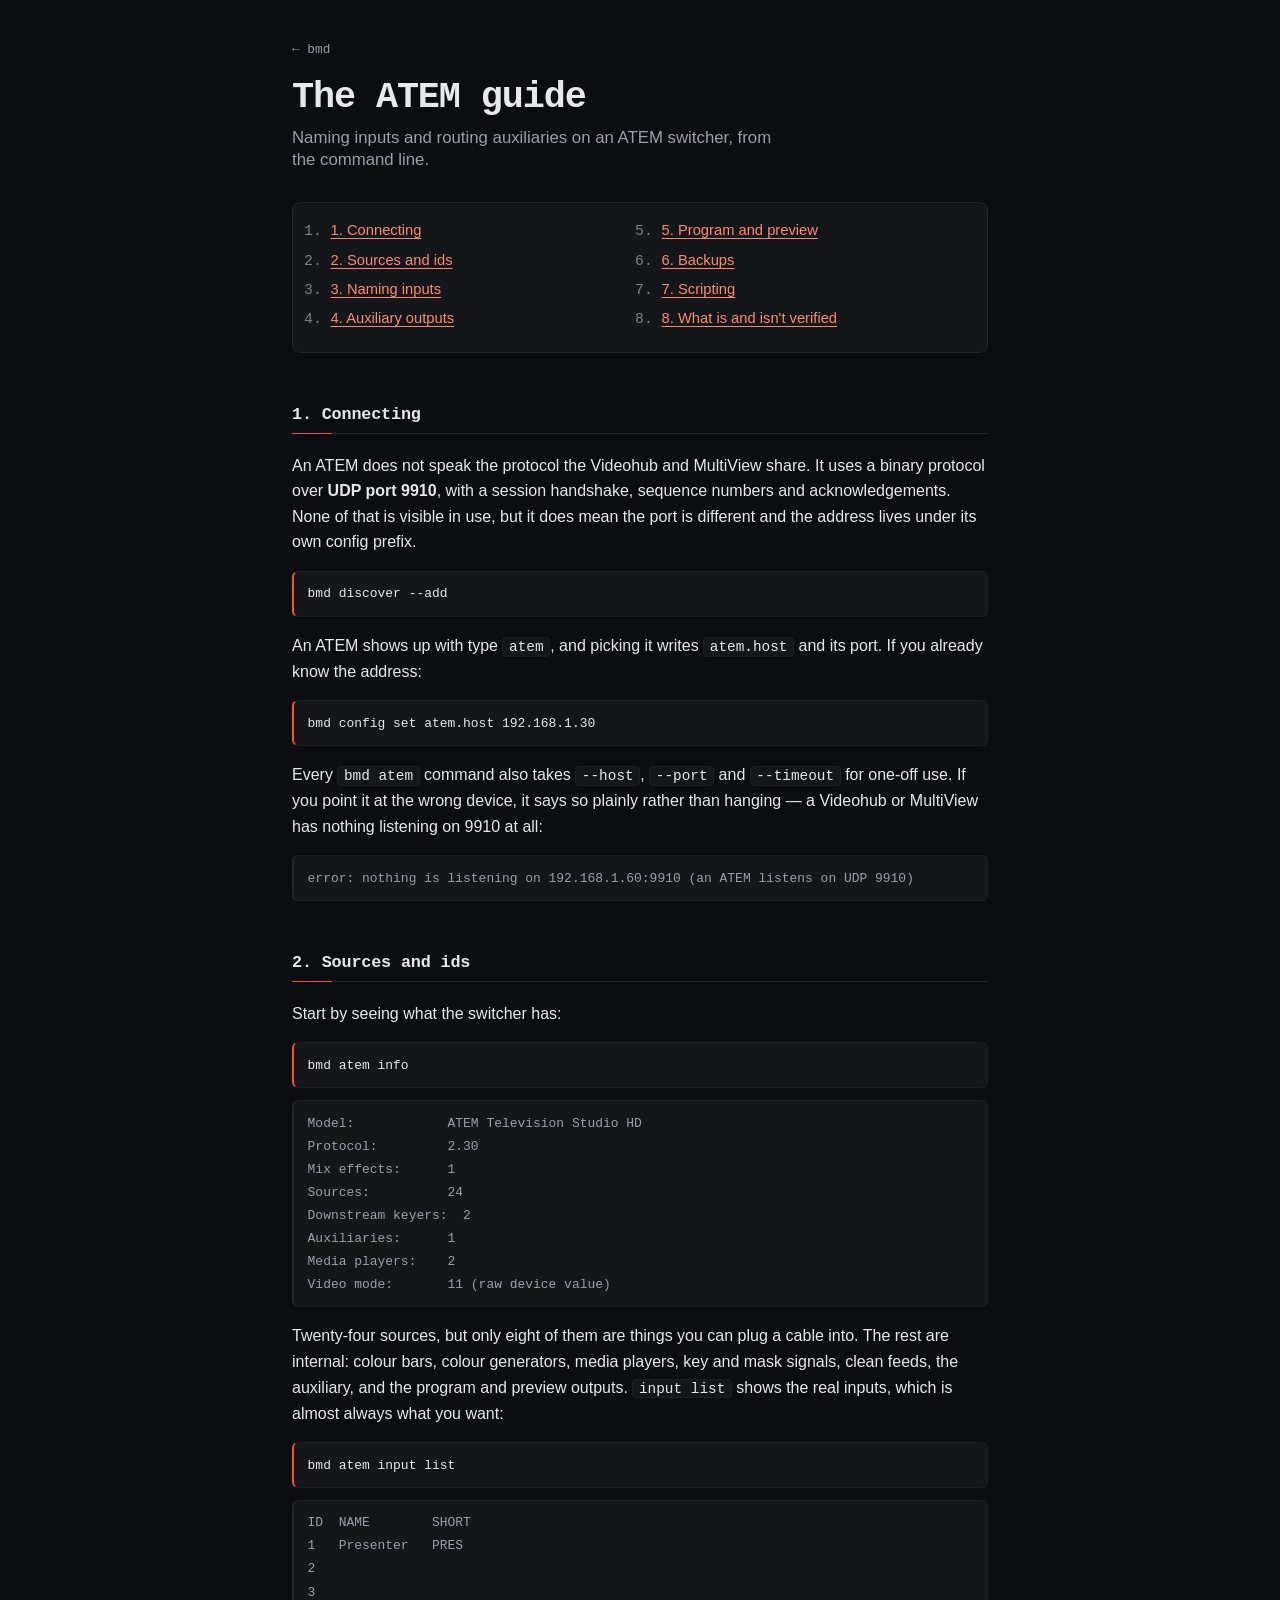
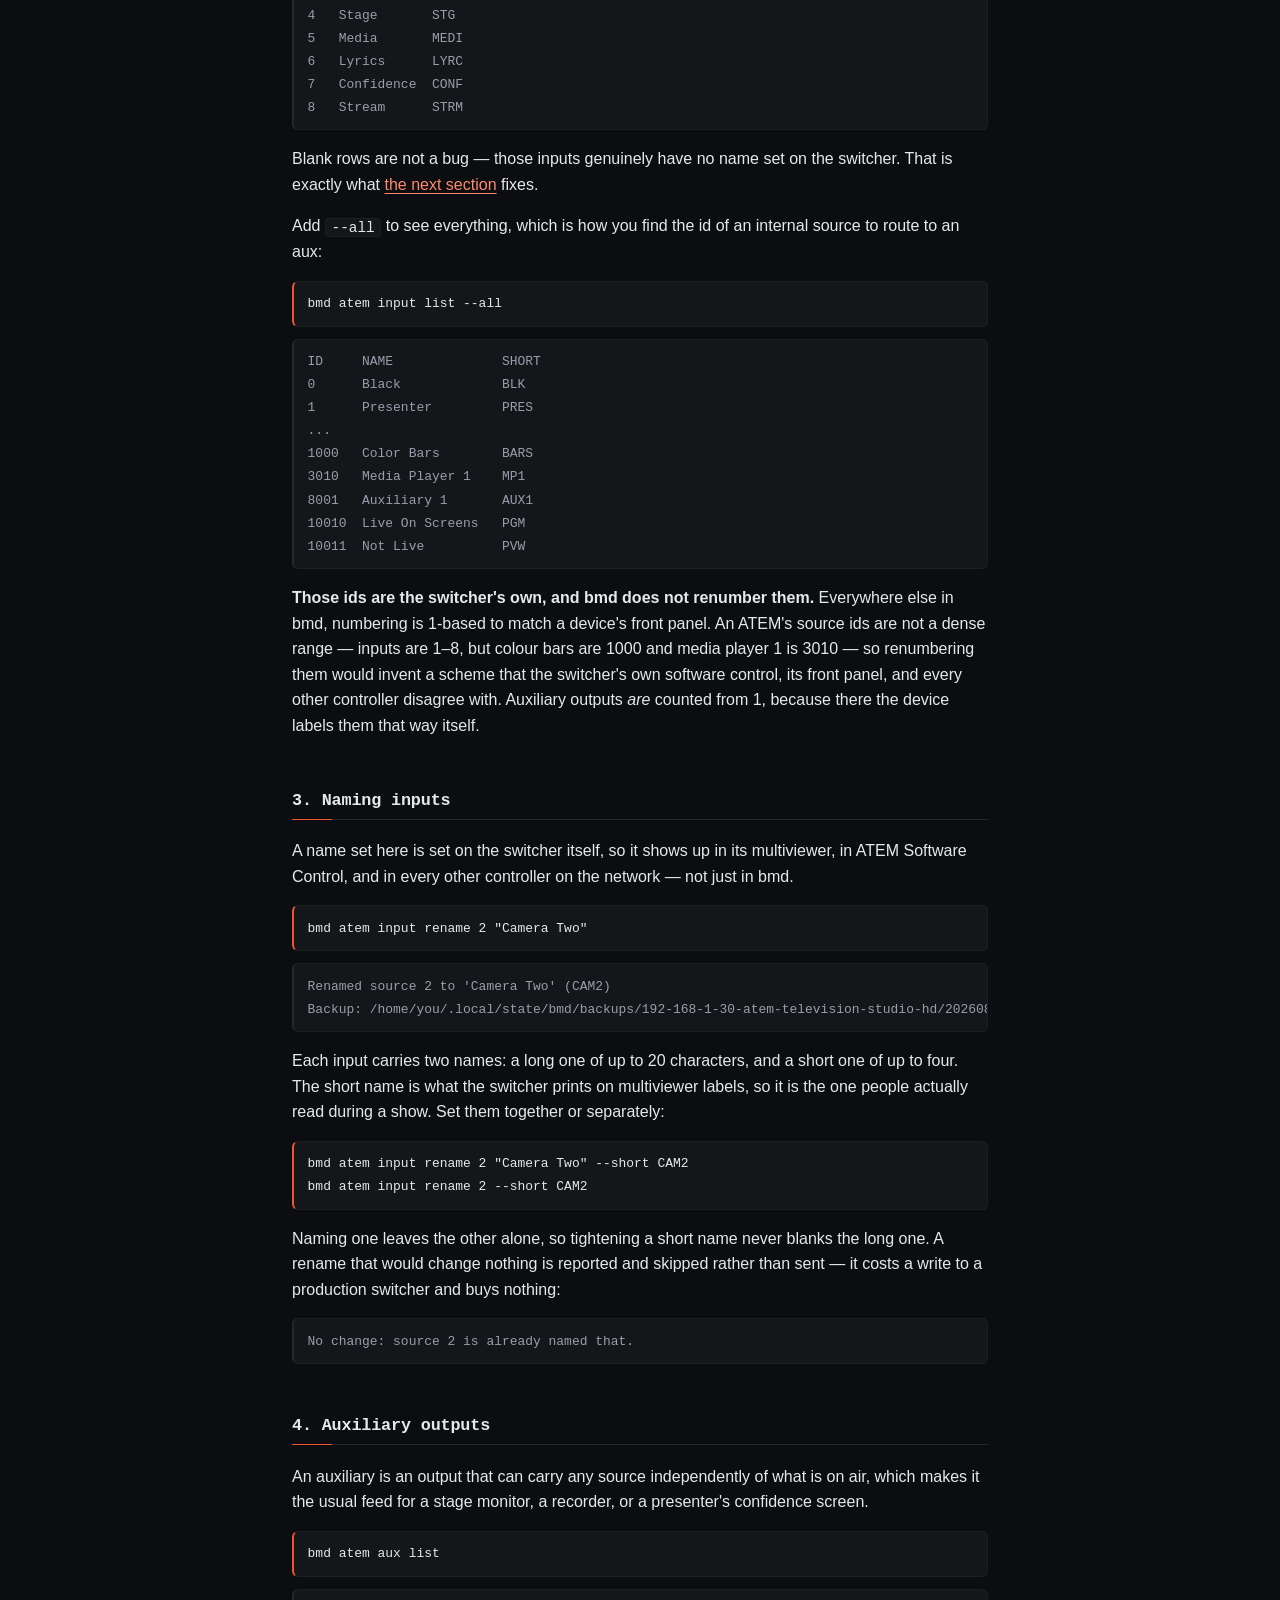
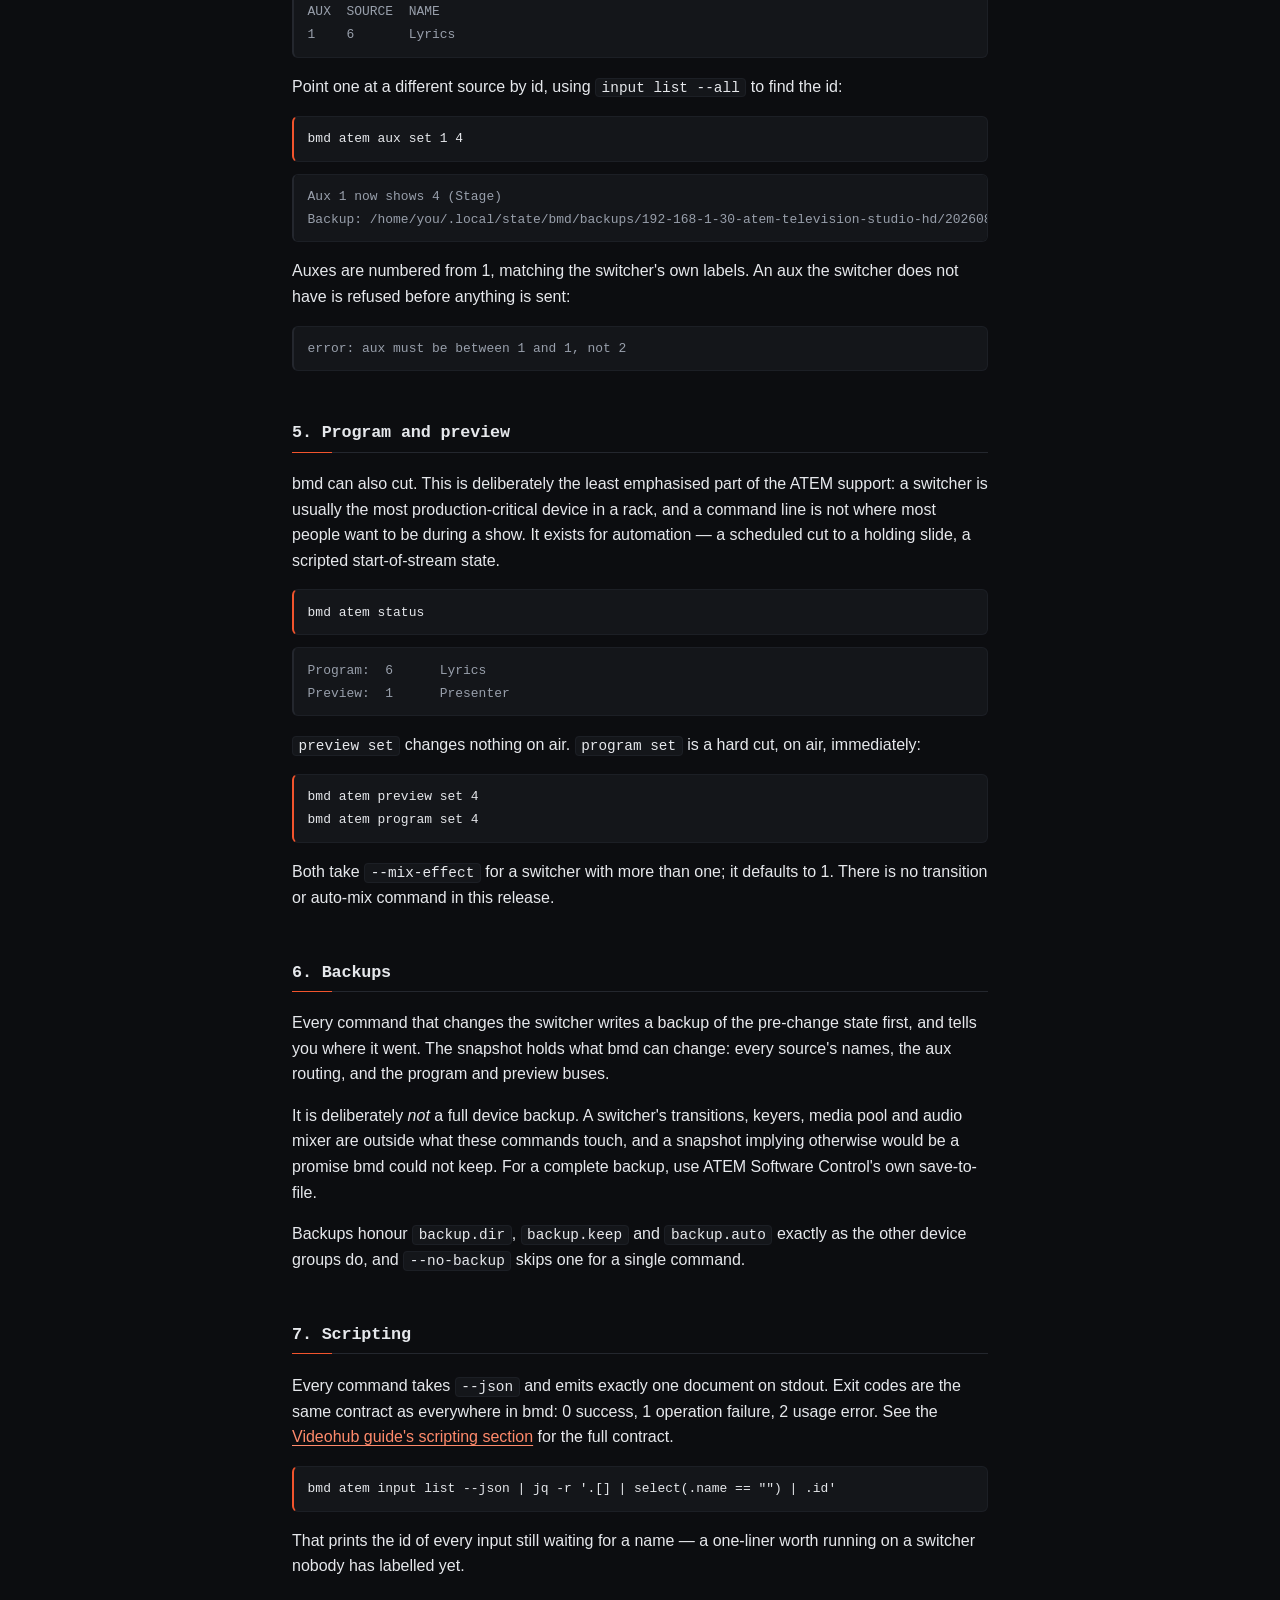
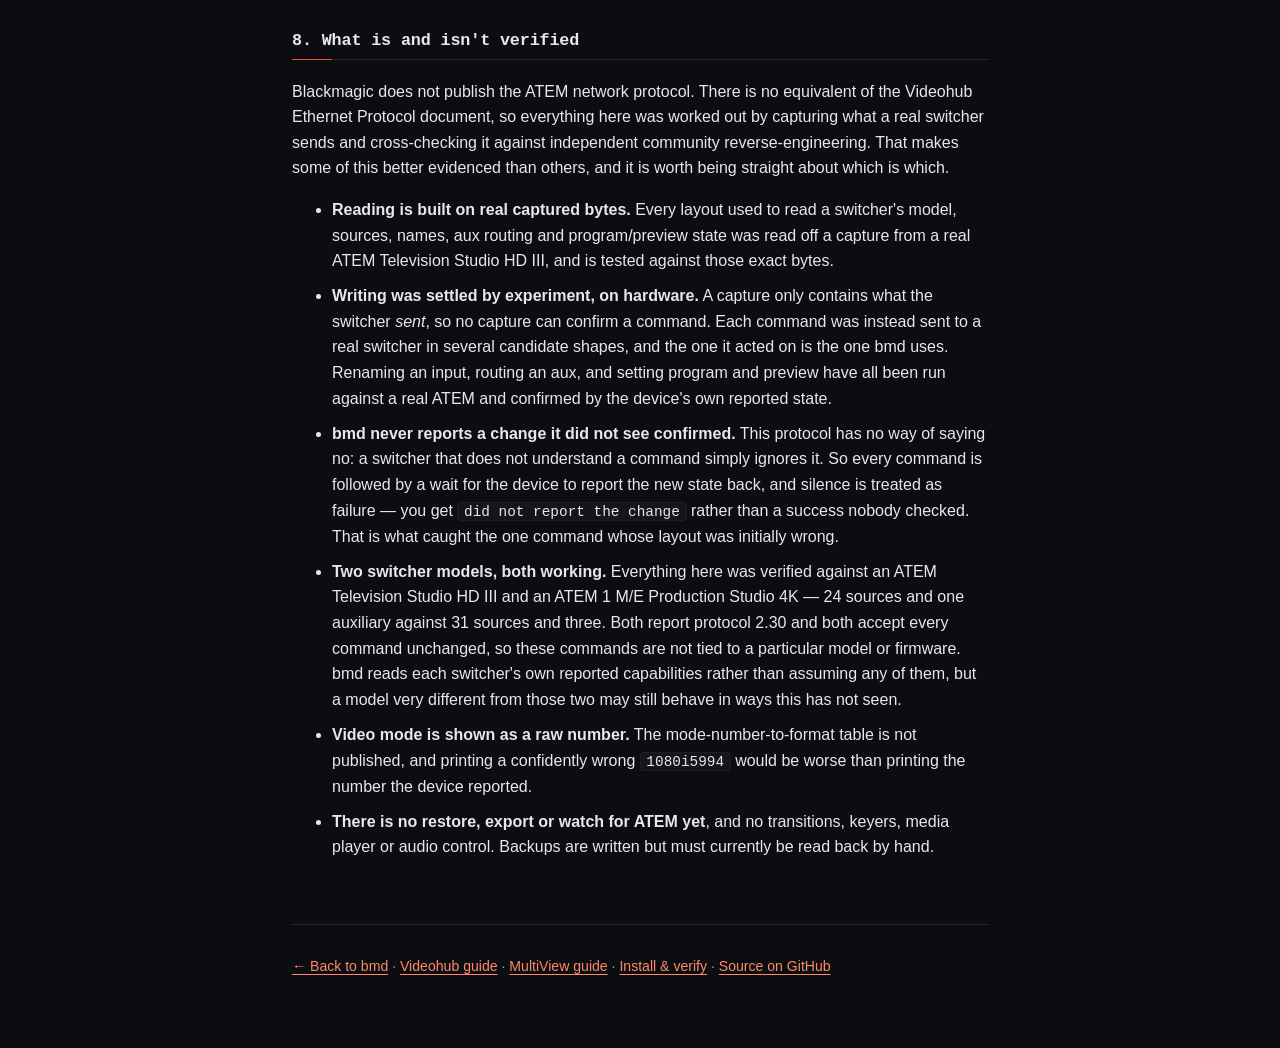
==== commit b1653d53: "fix(atem): decide dump completion by content, not by a packet Tested against a second switcher, an A" ====
--- a/site/atem.html
+++ b/site/atem.html
@@ -245,10 +245,12 @@
         nobody checked. That is what caught the one command whose layout was initially wrong.
       </li>
       <li>
-        <strong>Findings come from one switcher model</strong> — an ATEM Television Studio HD III.
-        Model variation between ATEMs is much larger than between Videohubs. bmd reads the
-        switcher's own reported topology rather than assuming any of it, but a model with different
-        capabilities may still behave in ways this has not seen.
+        <strong>Two switcher models, both working.</strong> Everything here was verified against an
+        ATEM Television Studio HD III and an ATEM 1 M/E Production Studio 4K — 24 sources and one
+        auxiliary against 31 sources and three. Both report protocol 2.30 and both accept every
+        command unchanged, so these commands are not tied to a particular model or firmware. bmd
+        reads each switcher's own reported capabilities rather than assuming any of them, but a
+        model very different from those two may still behave in ways this has not seen.
       </li>
       <li>
         <strong>Video mode is shown as a raw number.</strong> The mode-number-to-format table is not
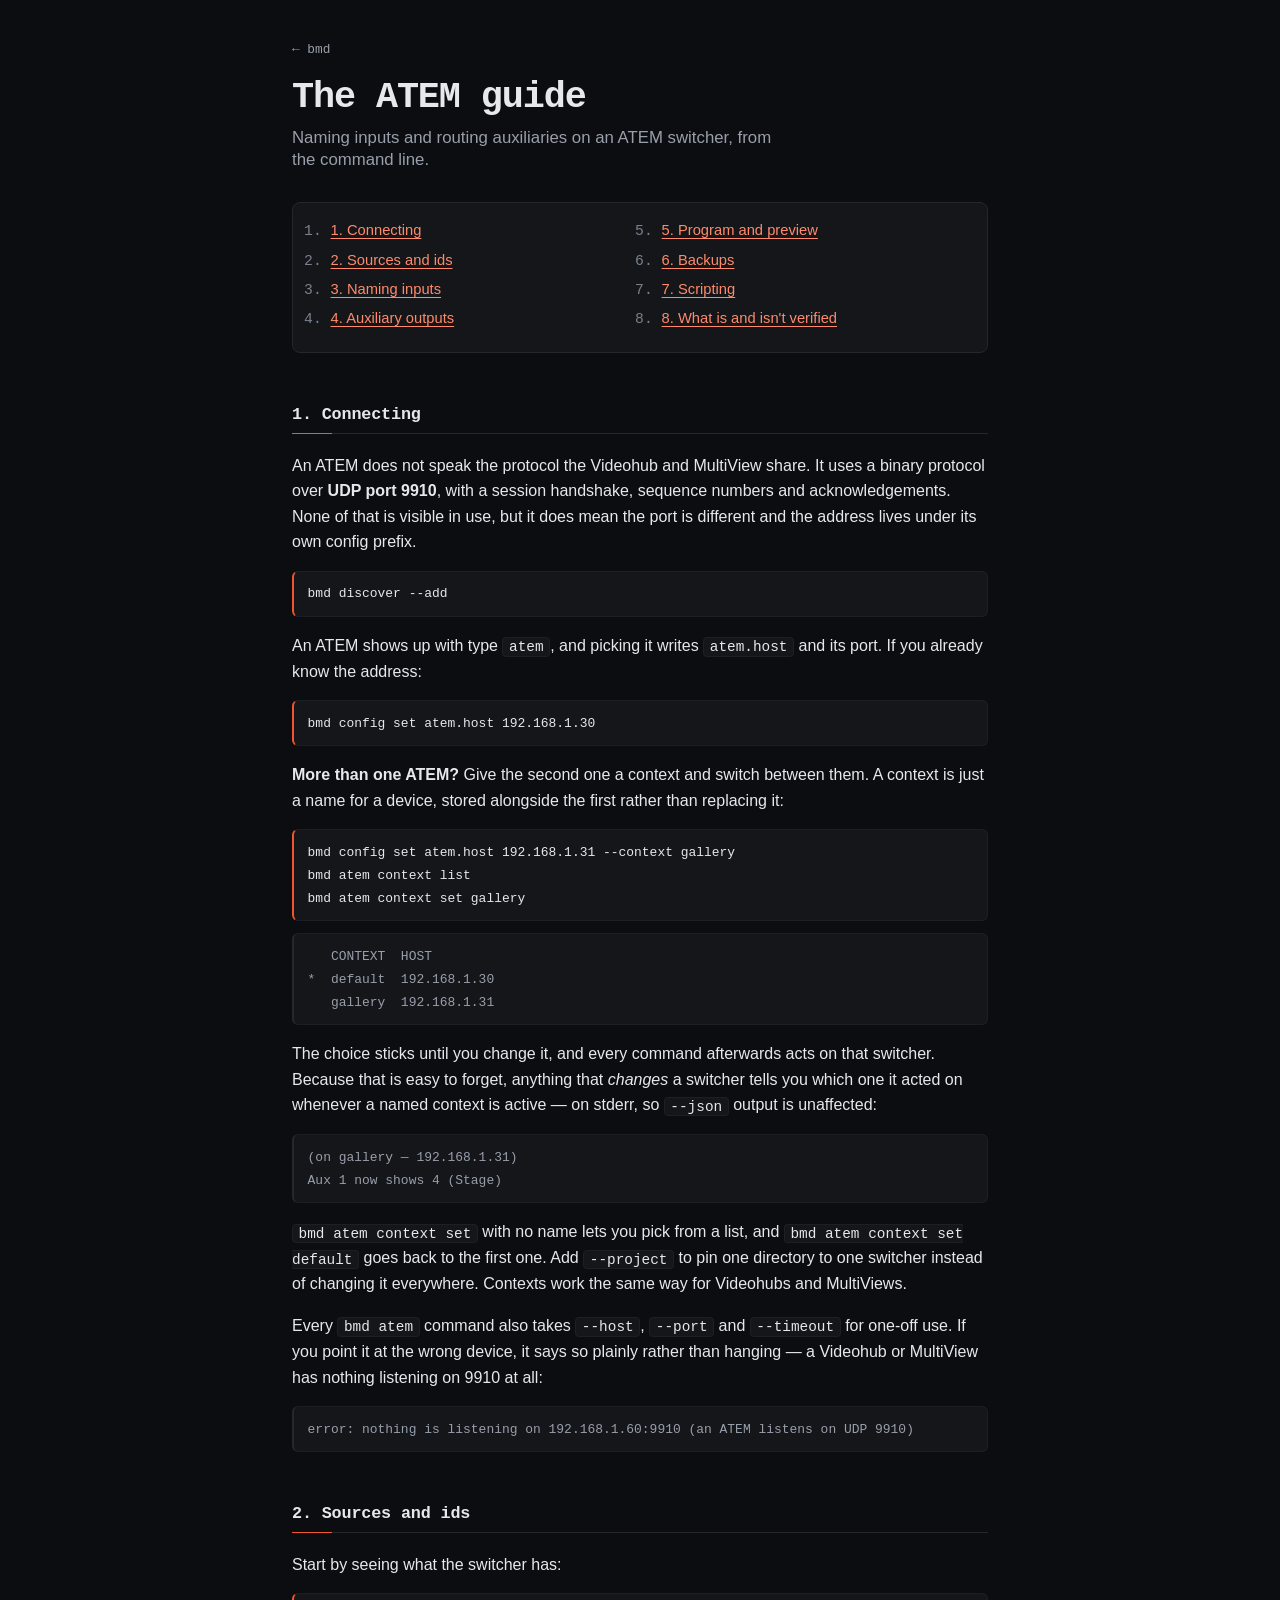
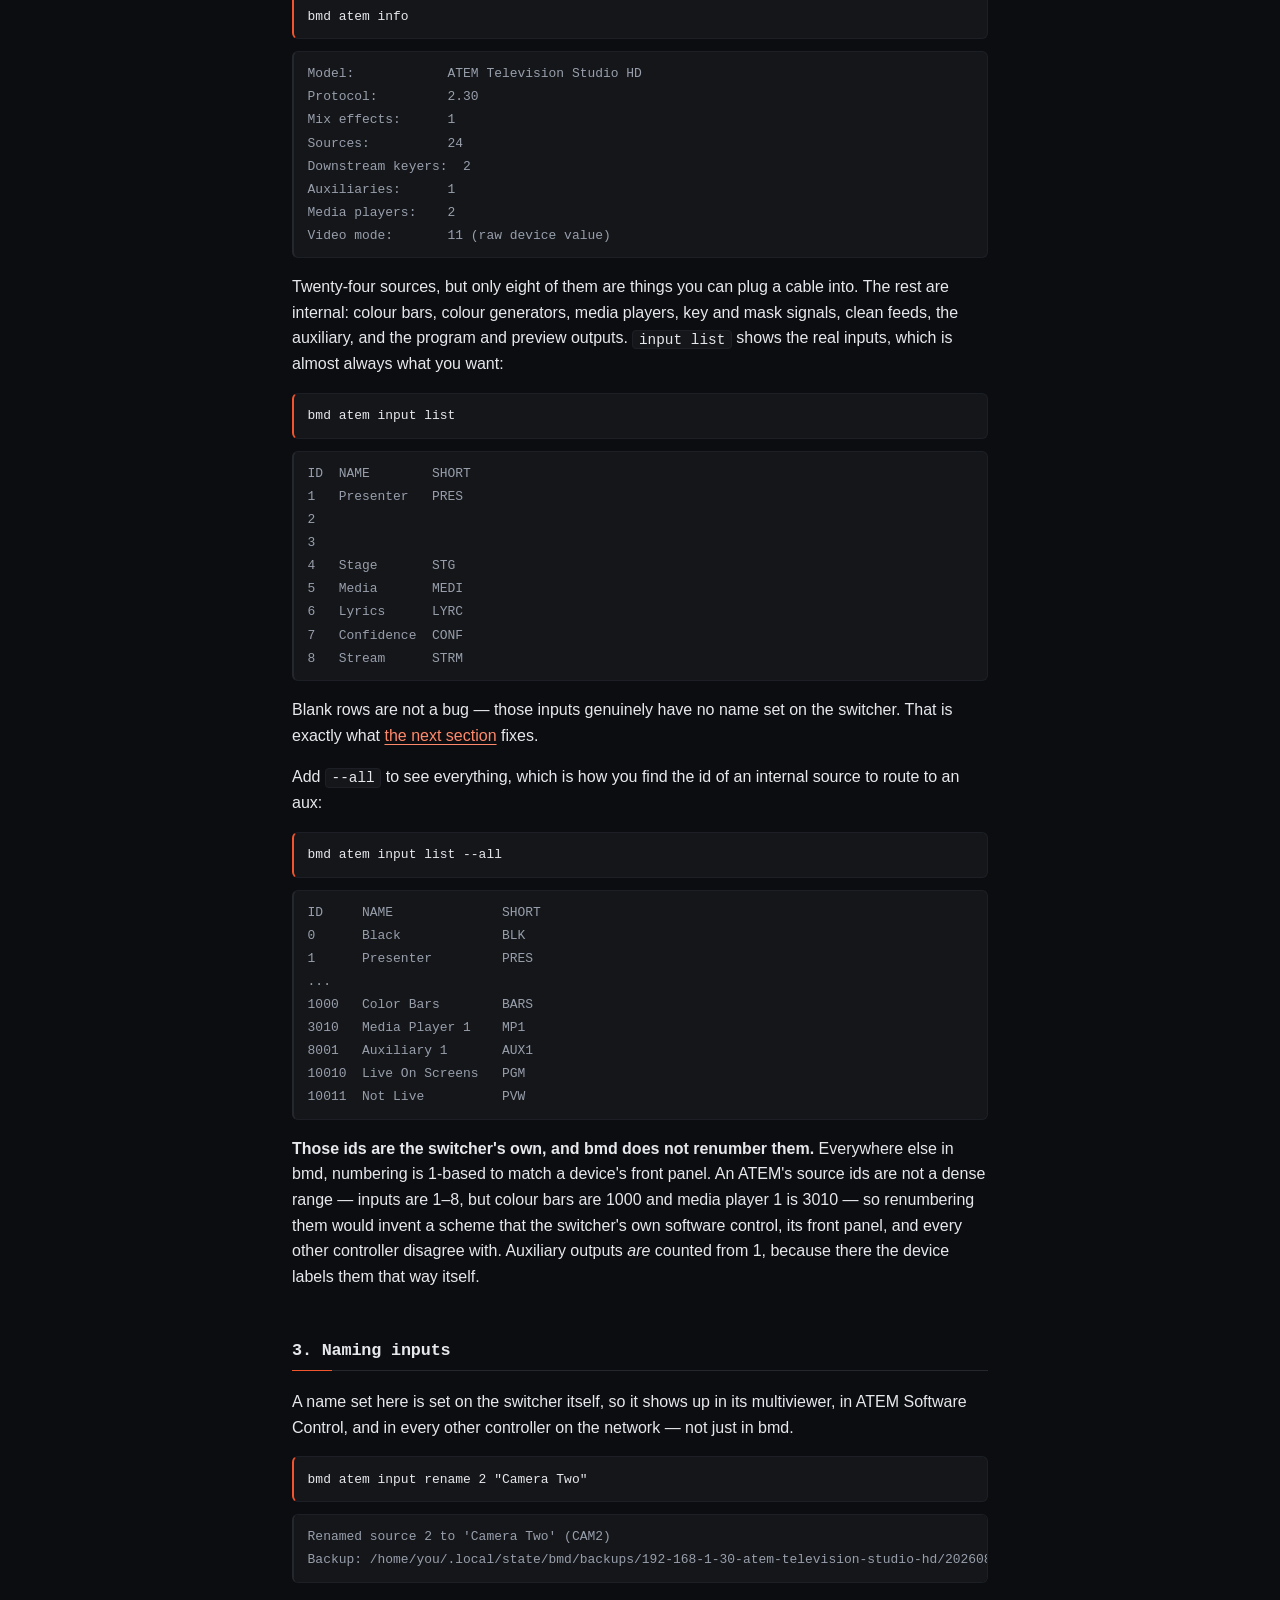
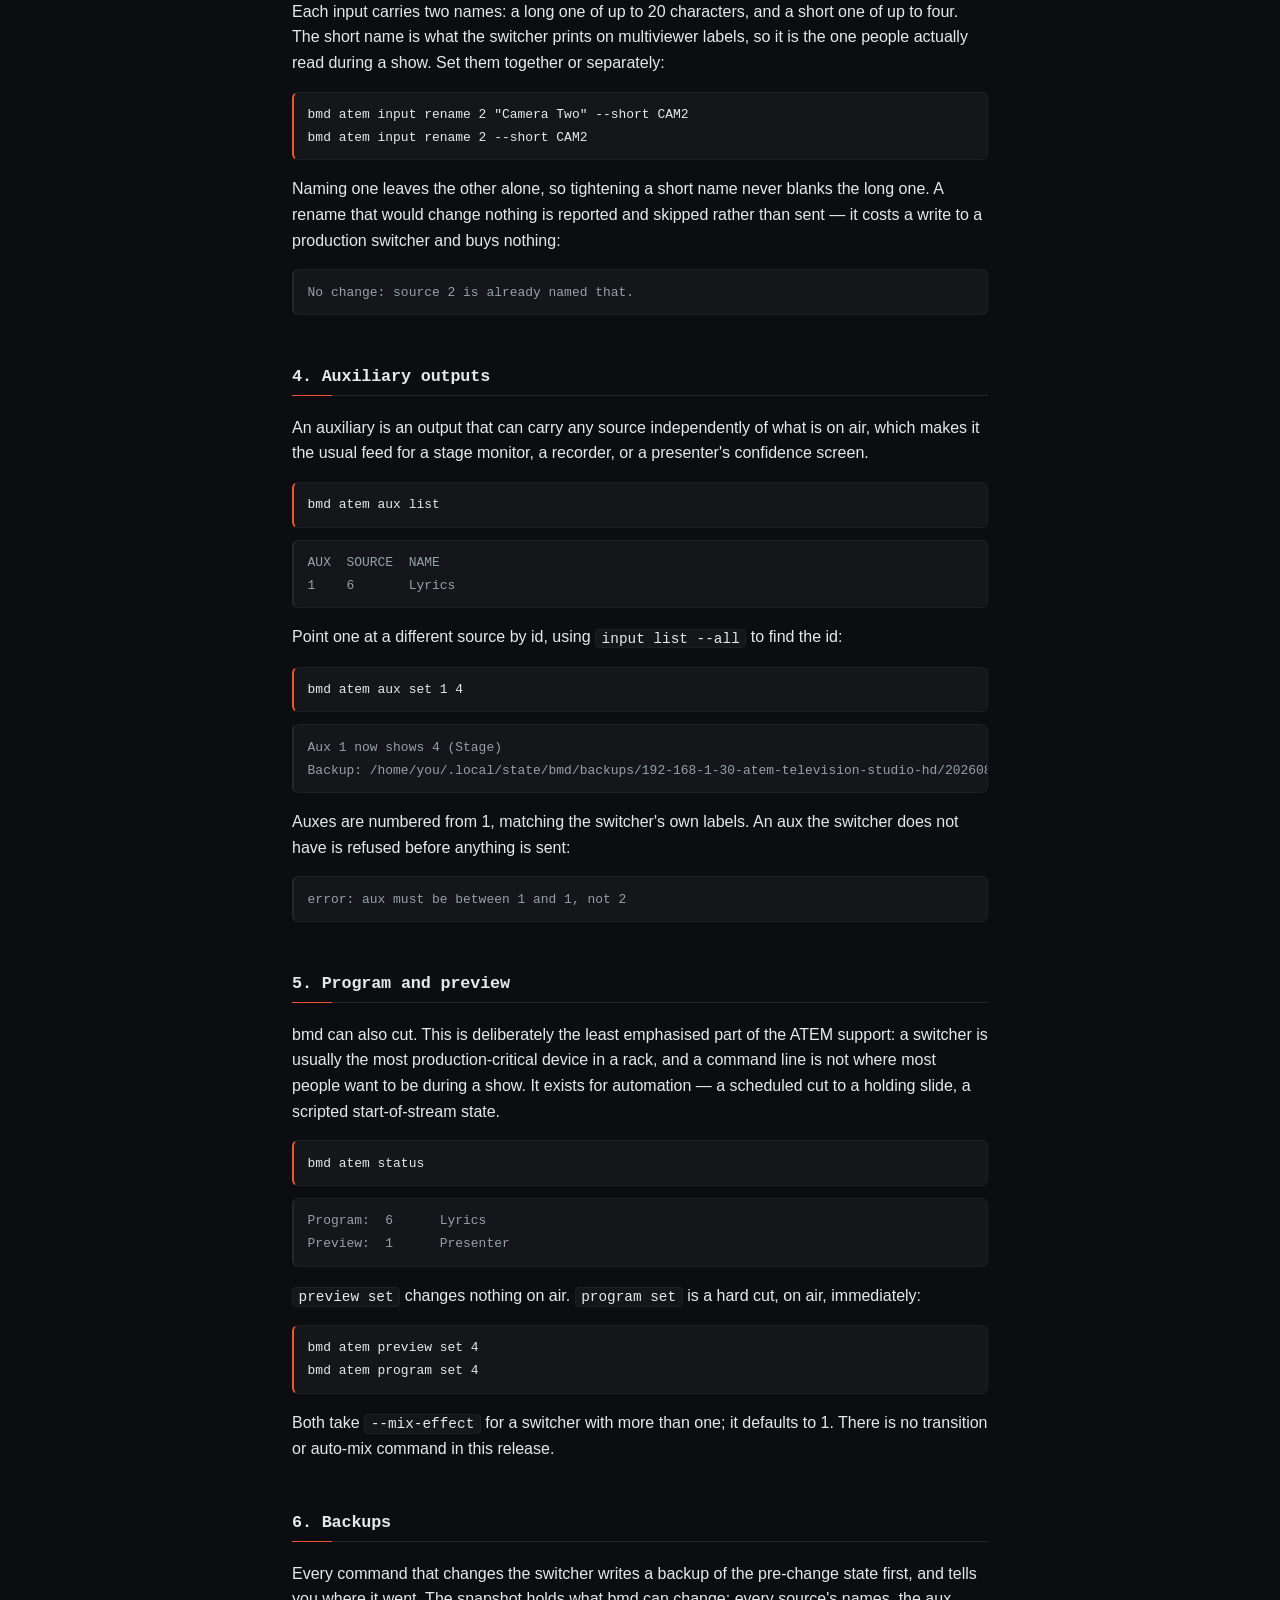
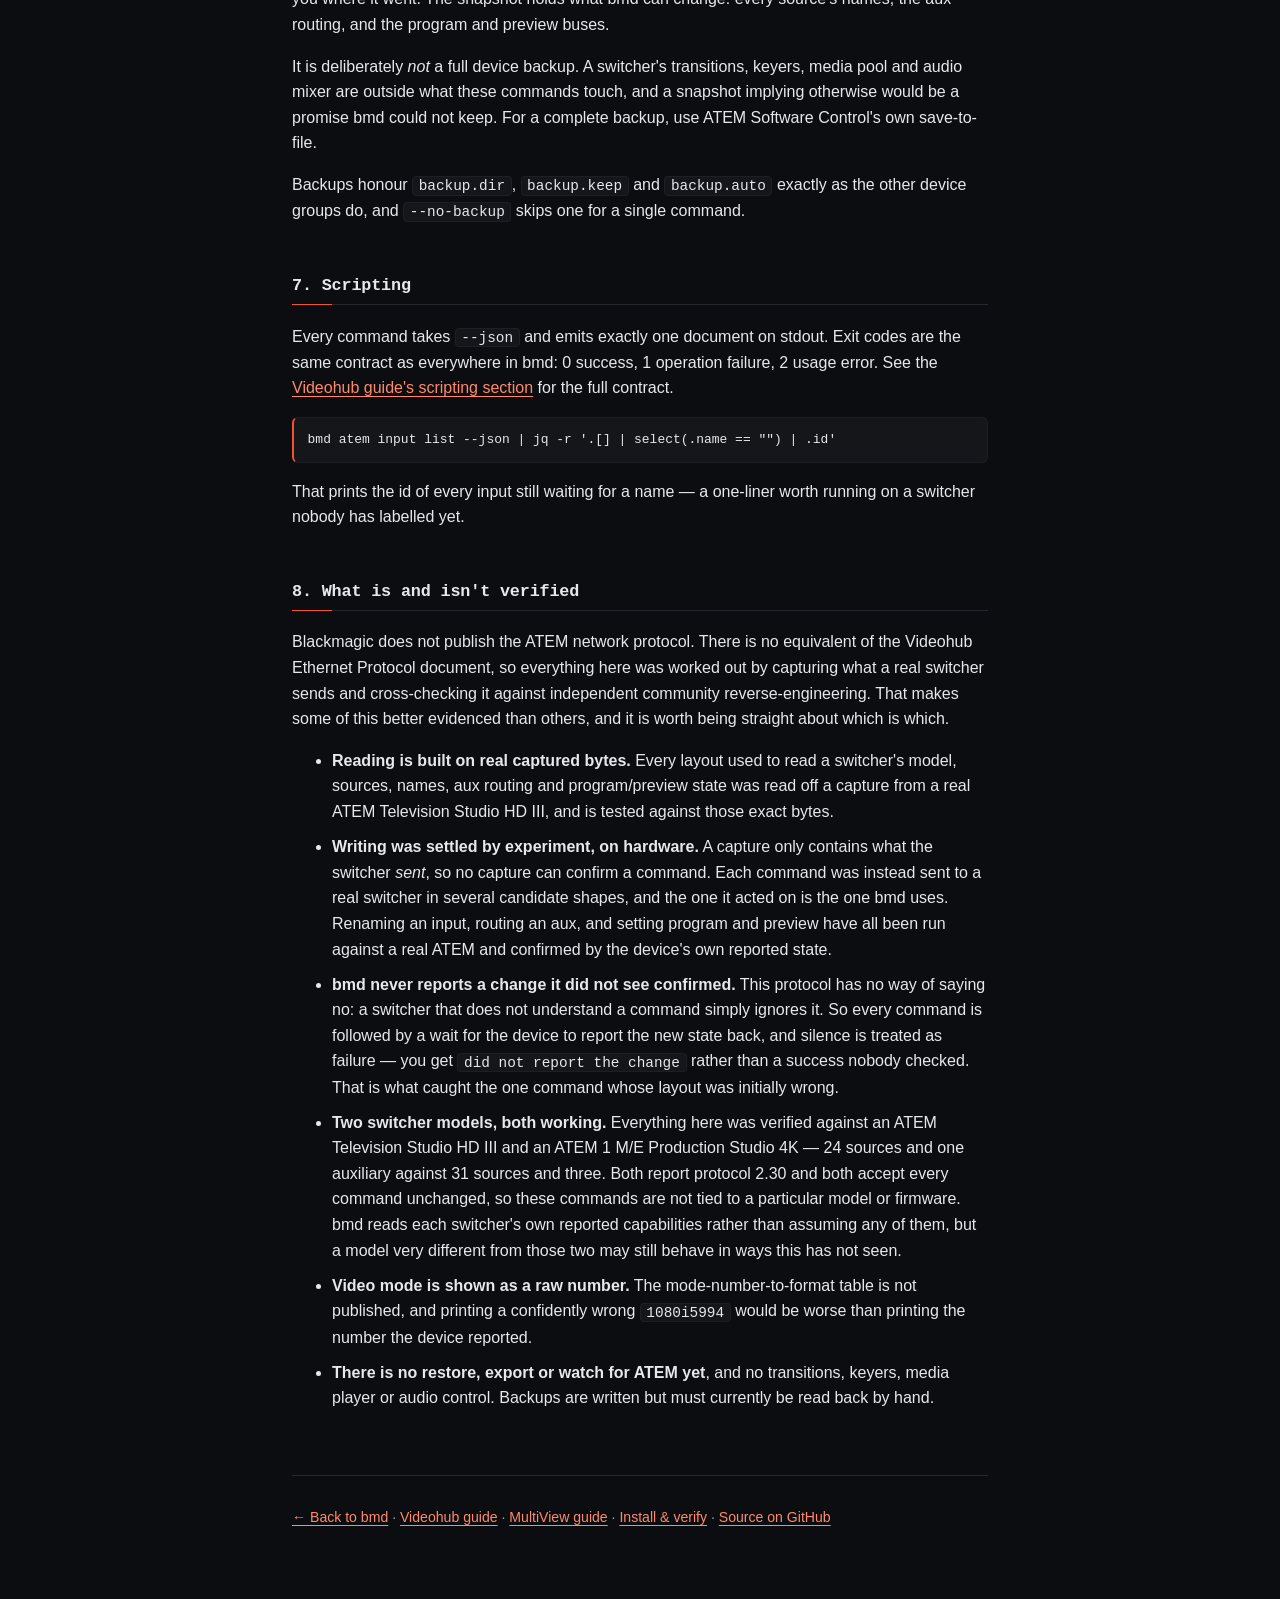
==== commit 99718b35: "feat(config): contexts, for more than one device of the same type Config was keyed by device type, s" ====
--- a/site/atem.html
+++ b/site/atem.html
@@ -46,6 +46,30 @@
     </p>
     <pre class="cmd"><code>bmd config set atem.host 192.168.1.30</code></pre>
     <p>
+      <strong>More than one ATEM?</strong> Give the second one a context and switch between them.
+      A context is just a name for a device, stored alongside the first rather than replacing it:
+    </p>
+    <pre class="cmd"><code>bmd config set atem.host 192.168.1.31 --context gallery
+bmd atem context list
+bmd atem context set gallery</code></pre>
+    <pre class="cmd cmd-out"><code>   CONTEXT  HOST
+*  default  192.168.1.30
+   gallery  192.168.1.31</code></pre>
+    <p>
+      The choice sticks until you change it, and every command afterwards acts on that switcher.
+      Because that is easy to forget, anything that <em>changes</em> a switcher tells you which one
+      it acted on whenever a named context is active &mdash; on stderr, so <code>--json</code>
+      output is unaffected:
+    </p>
+    <pre class="cmd cmd-out"><code>(on gallery &mdash; 192.168.1.31)
+Aux 1 now shows 4 (Stage)</code></pre>
+    <p>
+      <code>bmd atem context set</code> with no name lets you pick from a list, and
+      <code>bmd atem context set default</code> goes back to the first one. Add
+      <code>--project</code> to pin one directory to one switcher instead of changing it
+      everywhere. Contexts work the same way for Videohubs and MultiViews.
+    </p>
+    <p>
       Every <code>bmd atem</code> command also takes <code>--host</code>, <code>--port</code> and
       <code>--timeout</code> for one-off use. If you point it at the wrong device, it says so
       plainly rather than hanging — a Videohub or MultiView has nothing listening on 9910 at all:
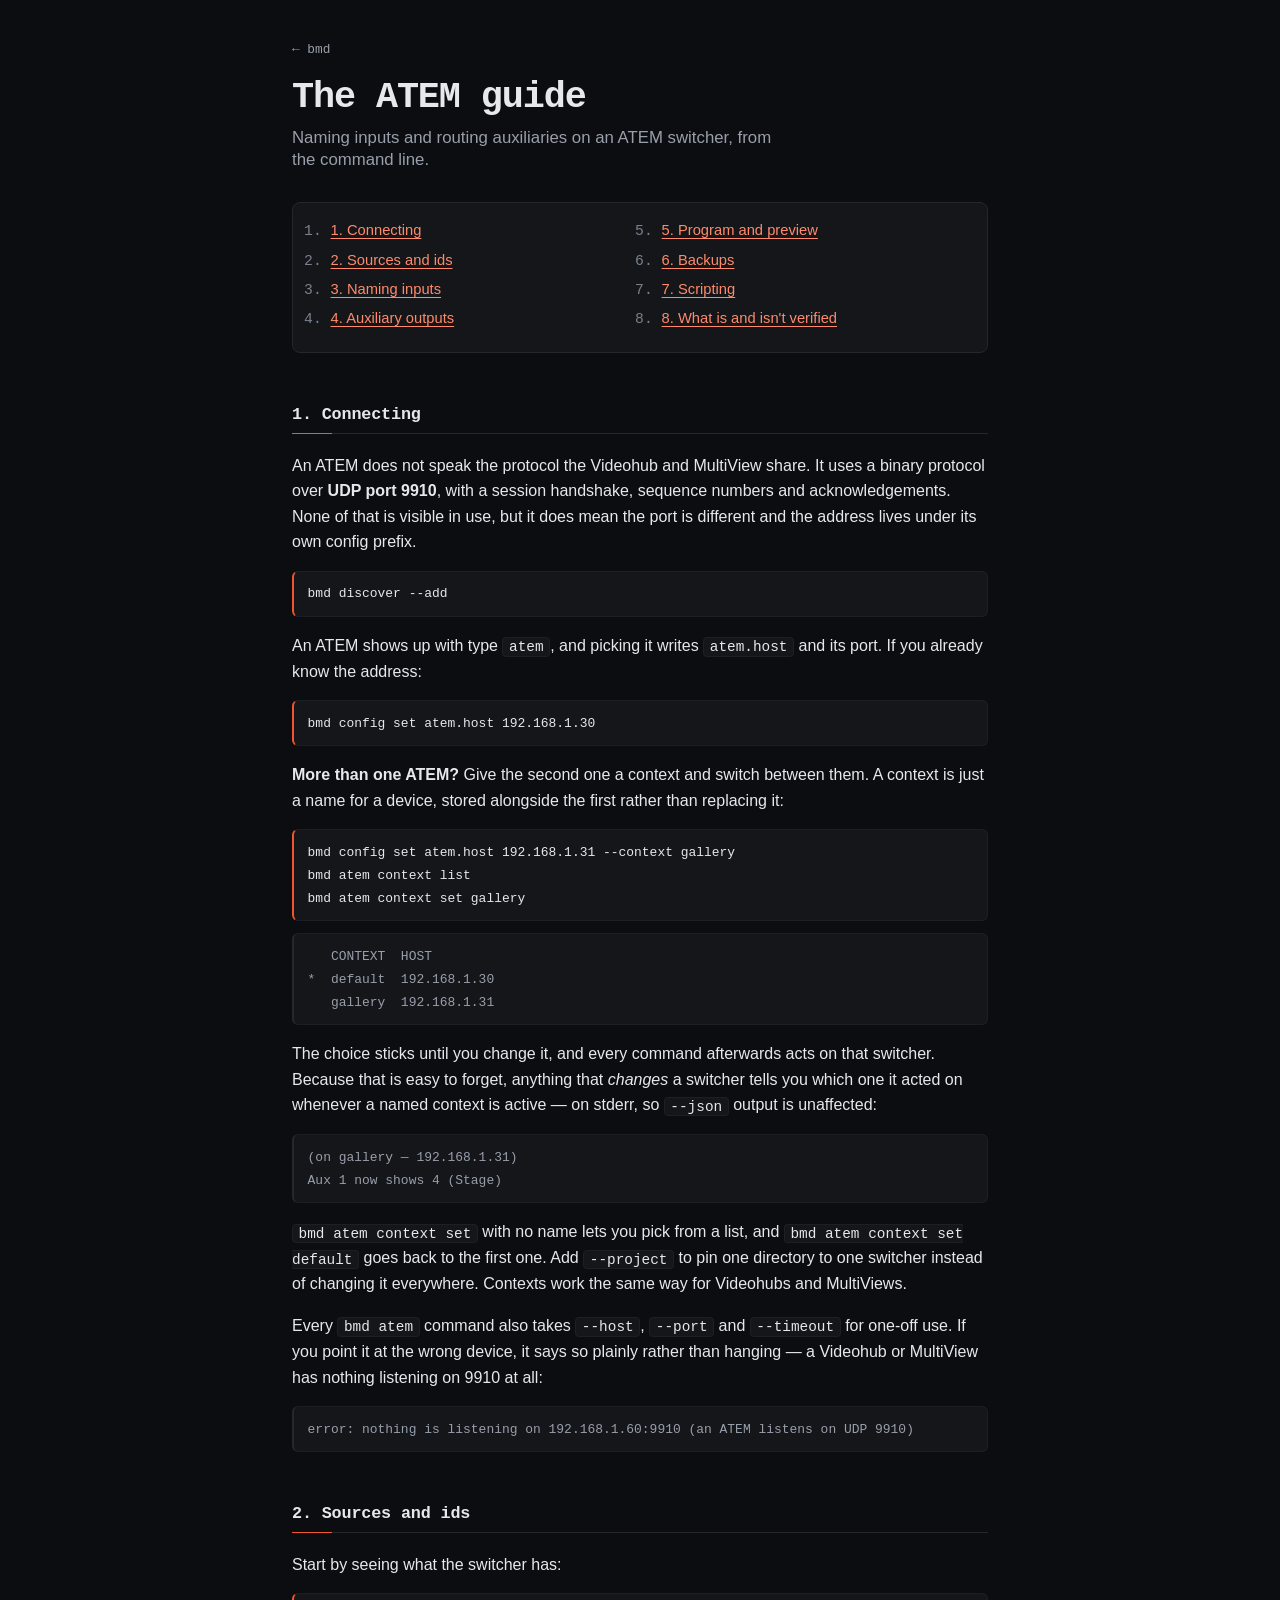
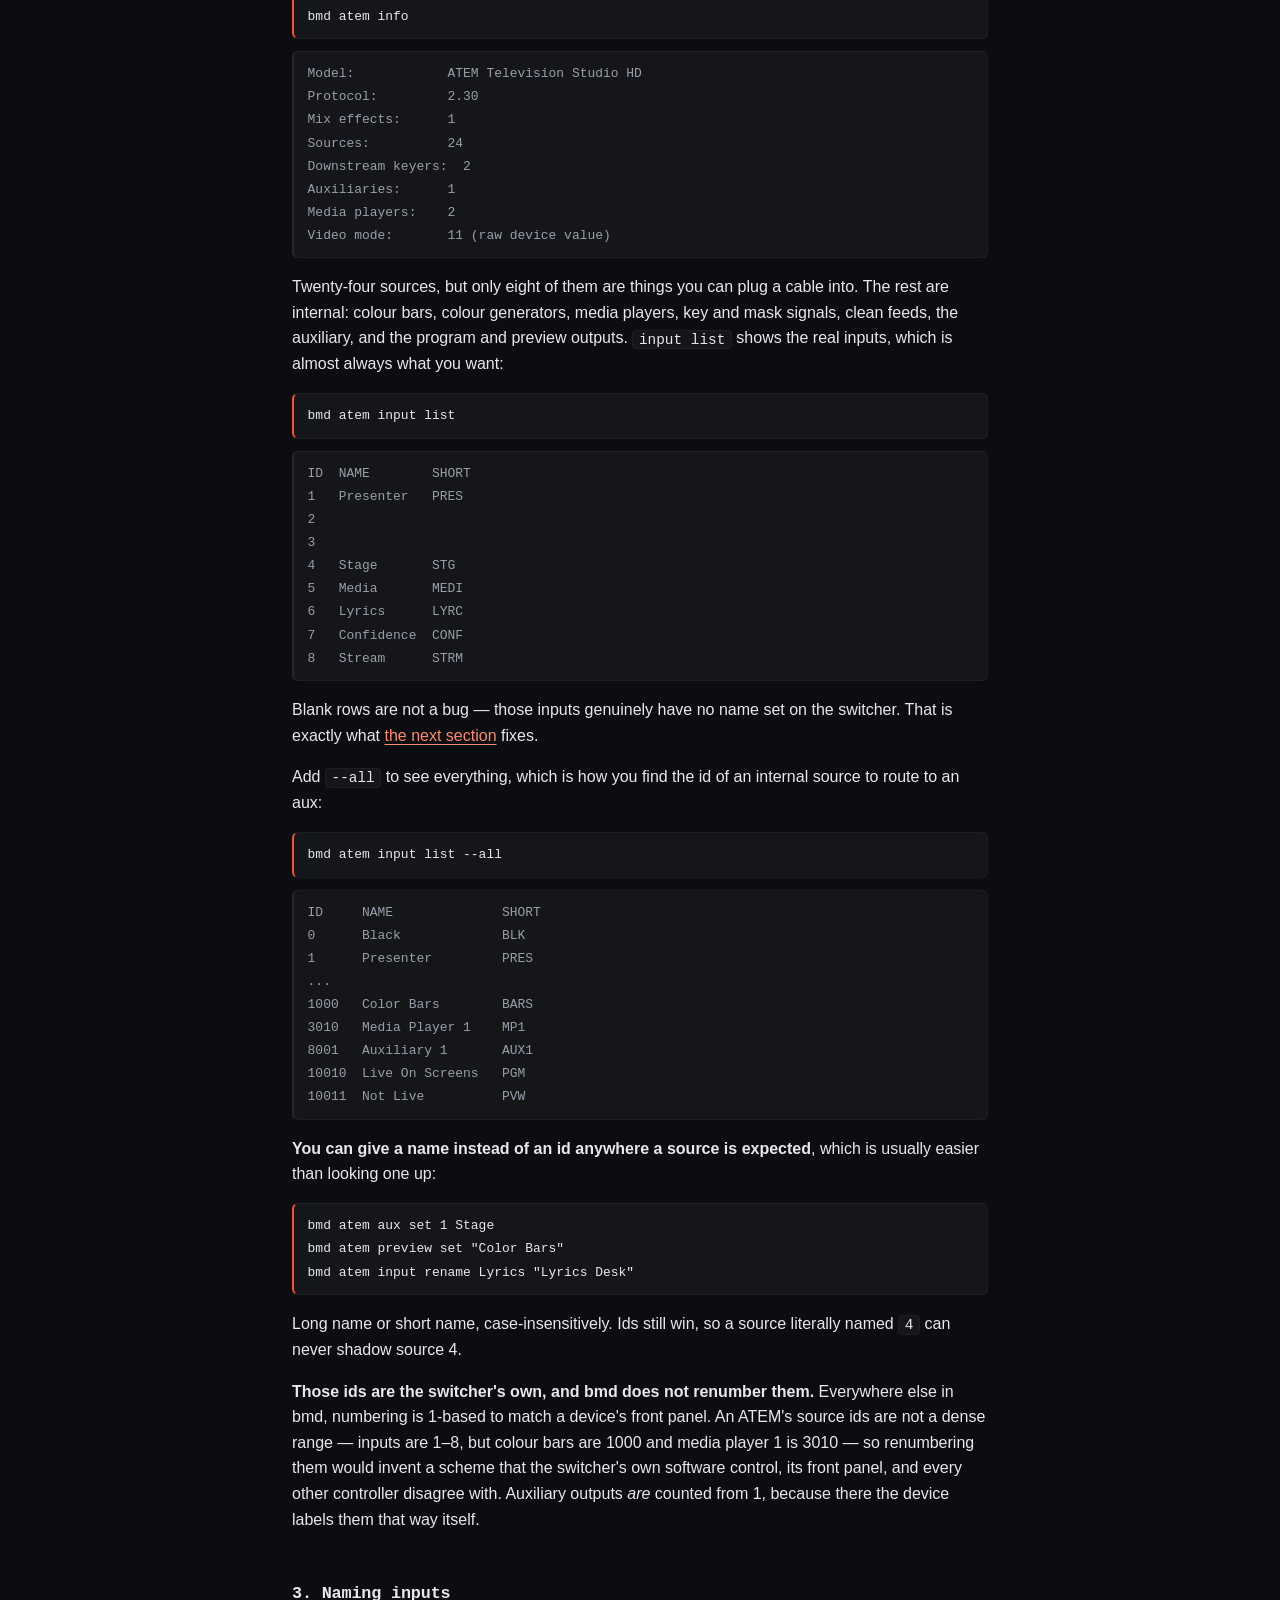
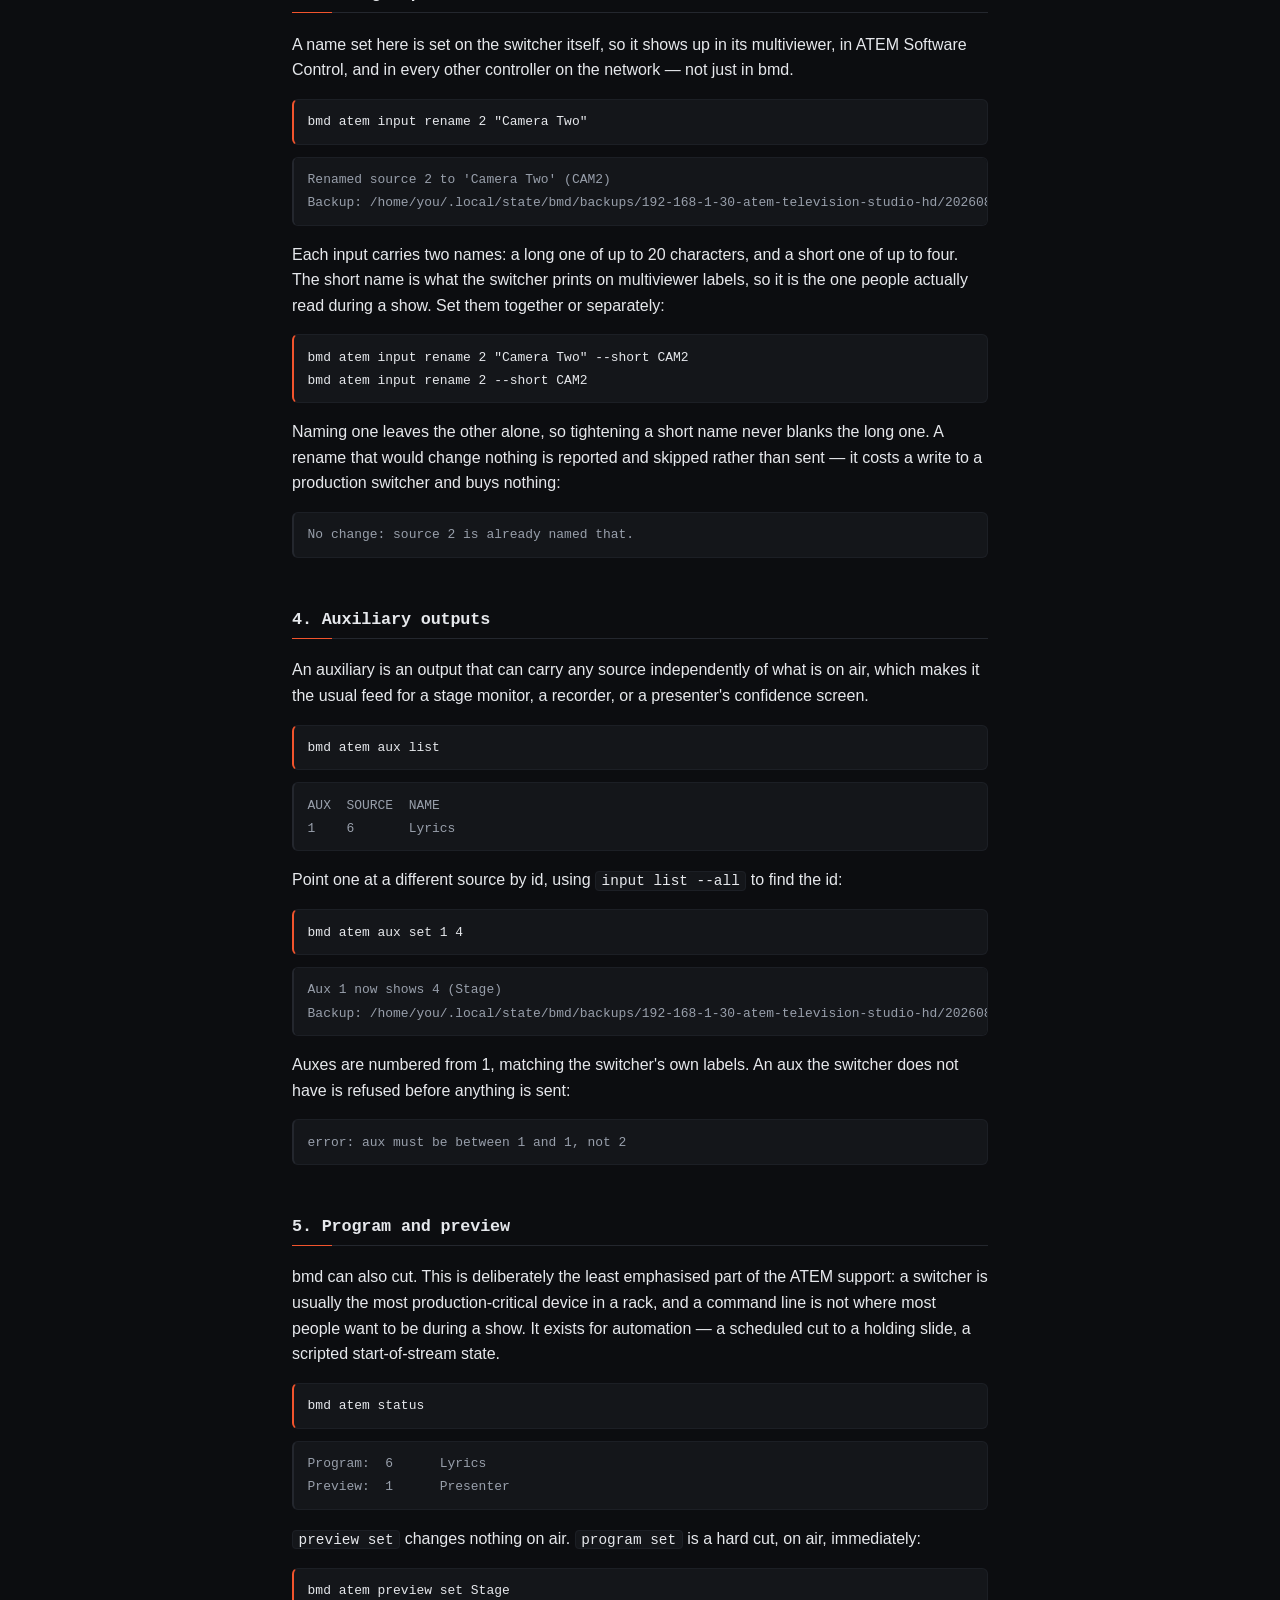
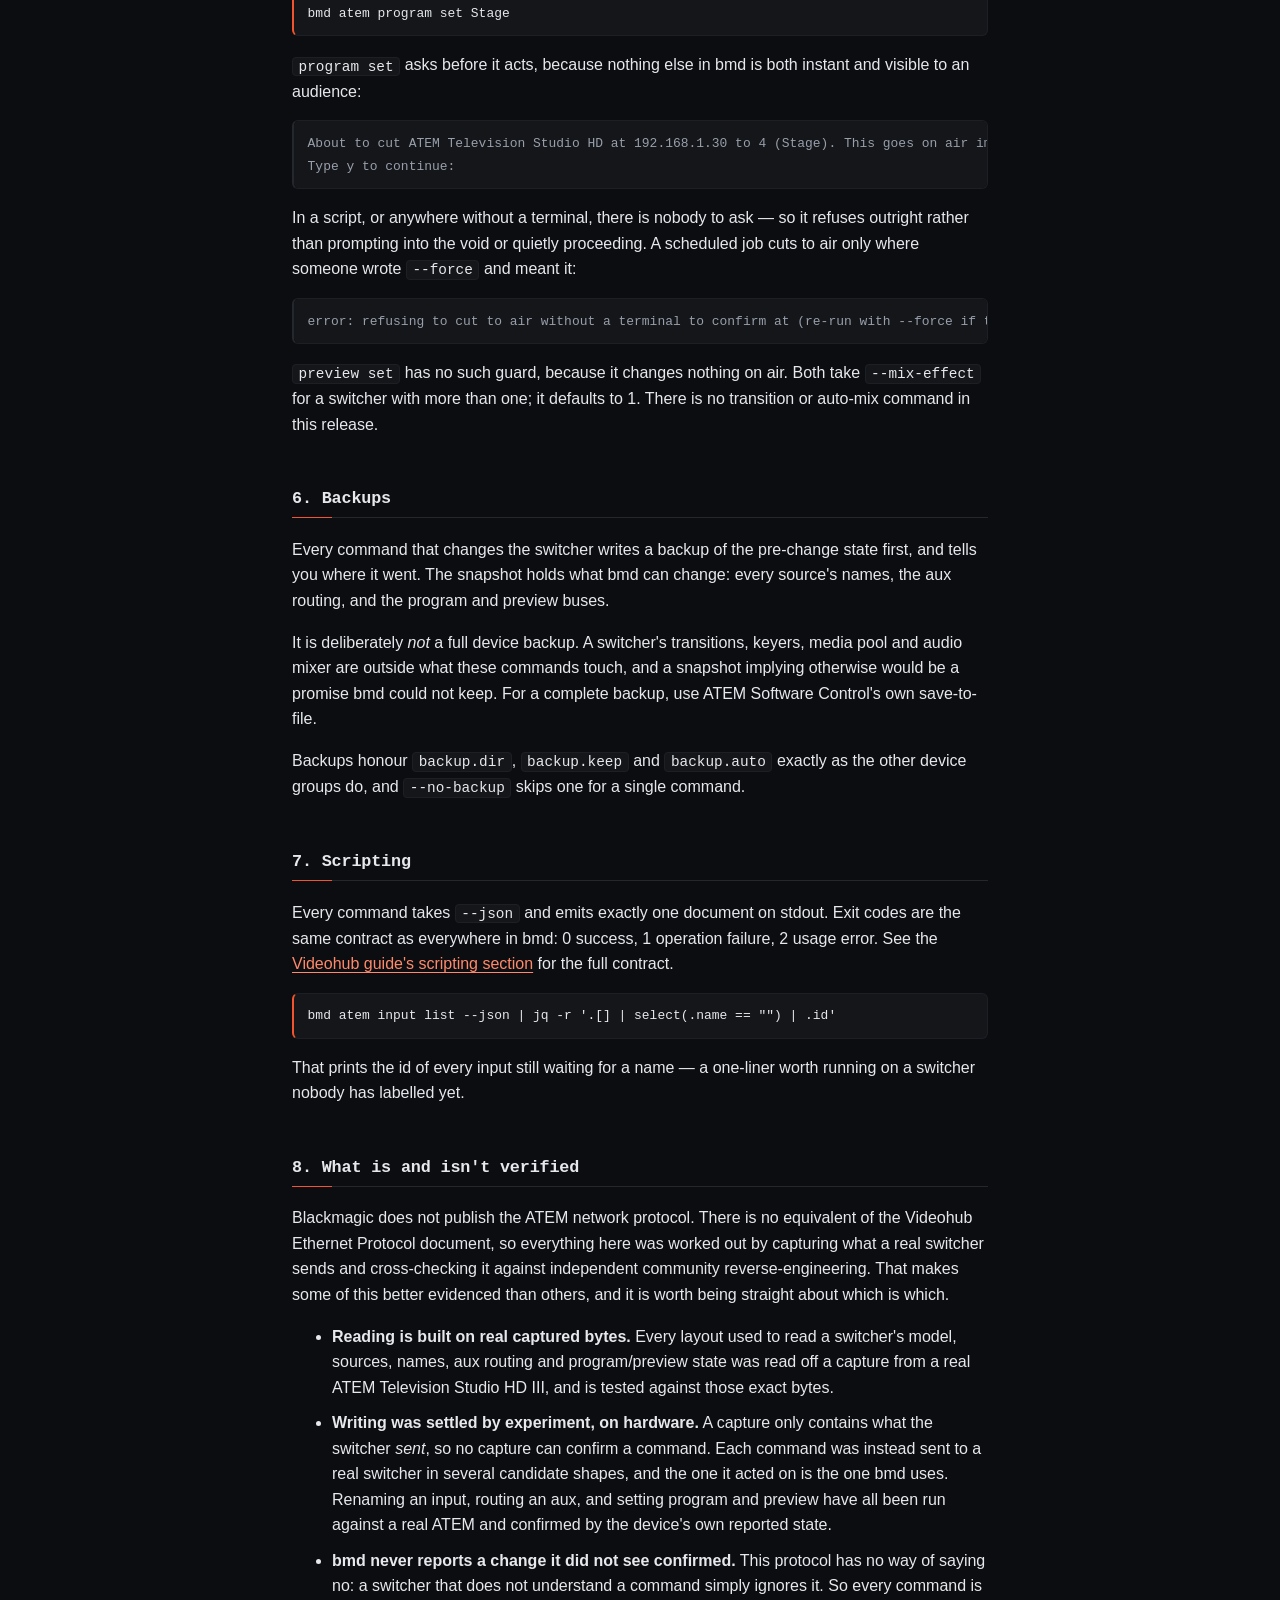
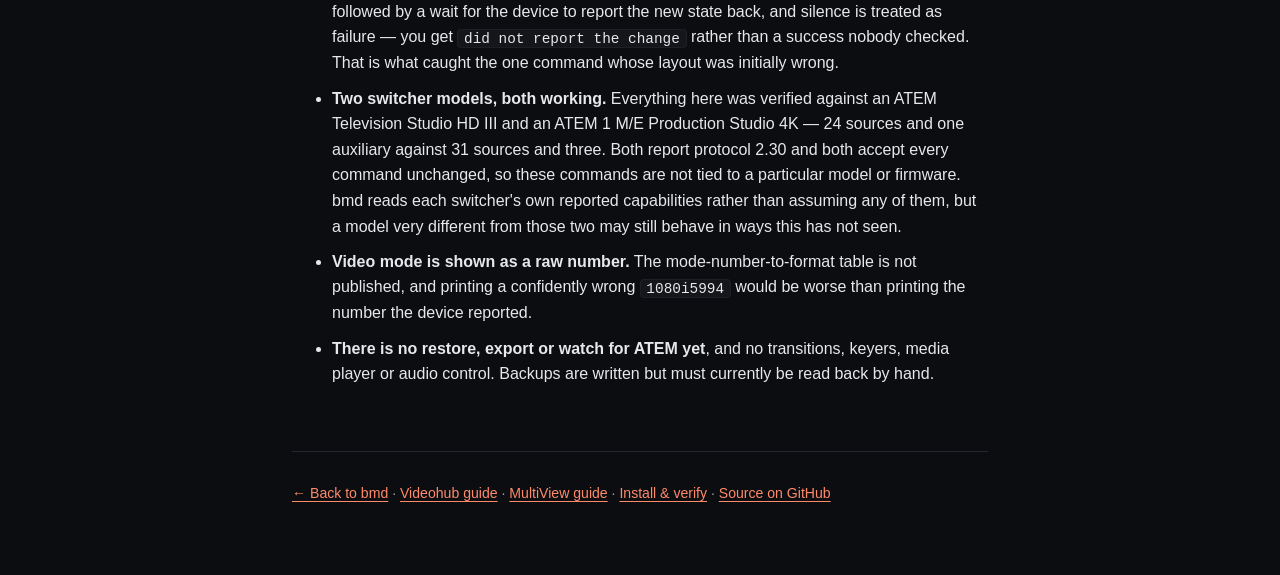
==== commit 5841c72d: "docs(site): the ATEM guide ships with the trap fixes 3d51be4 changed behaviour without the guide, be" ====
--- a/site/atem.html
+++ b/site/atem.html
@@ -126,6 +126,17 @@
 10010  Live On Screens   PGM
 10011  Not Live          PVW</code></pre>
     <p>
+      <strong>You can give a name instead of an id anywhere a source is expected</strong>, which is
+      usually easier than looking one up:
+    </p>
+    <pre class="cmd"><code>bmd atem aux set 1 Stage
+bmd atem preview set "Color Bars"
+bmd atem input rename Lyrics "Lyrics Desk"</code></pre>
+    <p>
+      Long name or short name, case-insensitively. Ids still win, so a source literally named
+      <code>4</code> can never shadow source 4.
+    </p>
+    <p>
       <strong>Those ids are the switcher's own, and bmd does not renumber them.</strong> Everywhere
       else in bmd, numbering is 1-based to match a device's front panel. An ATEM's source ids are
       not a dense range — inputs are 1&ndash;8, but colour bars are 1000 and media player 1 is 3010
@@ -196,11 +207,24 @@
       <code>preview set</code> changes nothing on air. <code>program set</code> is a hard cut, on
       air, immediately:
     </p>
-    <pre class="cmd"><code>bmd atem preview set 4
-bmd atem program set 4</code></pre>
-    <p>
-      Both take <code>--mix-effect</code> for a switcher with more than one; it defaults to 1.
-      There is no transition or auto-mix command in this release.
+    <pre class="cmd"><code>bmd atem preview set Stage
+bmd atem program set Stage</code></pre>
+    <p>
+      <code>program set</code> asks before it acts, because nothing else in bmd is both instant and
+      visible to an audience:
+    </p>
+    <pre class="cmd cmd-out"><code>About to cut ATEM Television Studio HD at 192.168.1.30 to 4 (Stage). This goes on air immediately.
+Type y to continue:</code></pre>
+    <p>
+      In a script, or anywhere without a terminal, there is nobody to ask &mdash; so it refuses
+      outright rather than prompting into the void or quietly proceeding. A scheduled job cuts to
+      air only where someone wrote <code>--force</code> and meant it:
+    </p>
+    <pre class="cmd cmd-out"><code>error: refusing to cut to air without a terminal to confirm at (re-run with --force if that is what you mean)</code></pre>
+    <p>
+      <code>preview set</code> has no such guard, because it changes nothing on air. Both take
+      <code>--mix-effect</code> for a switcher with more than one; it defaults to 1. There is no
+      transition or auto-mix command in this release.
     </p>
   </section>
 
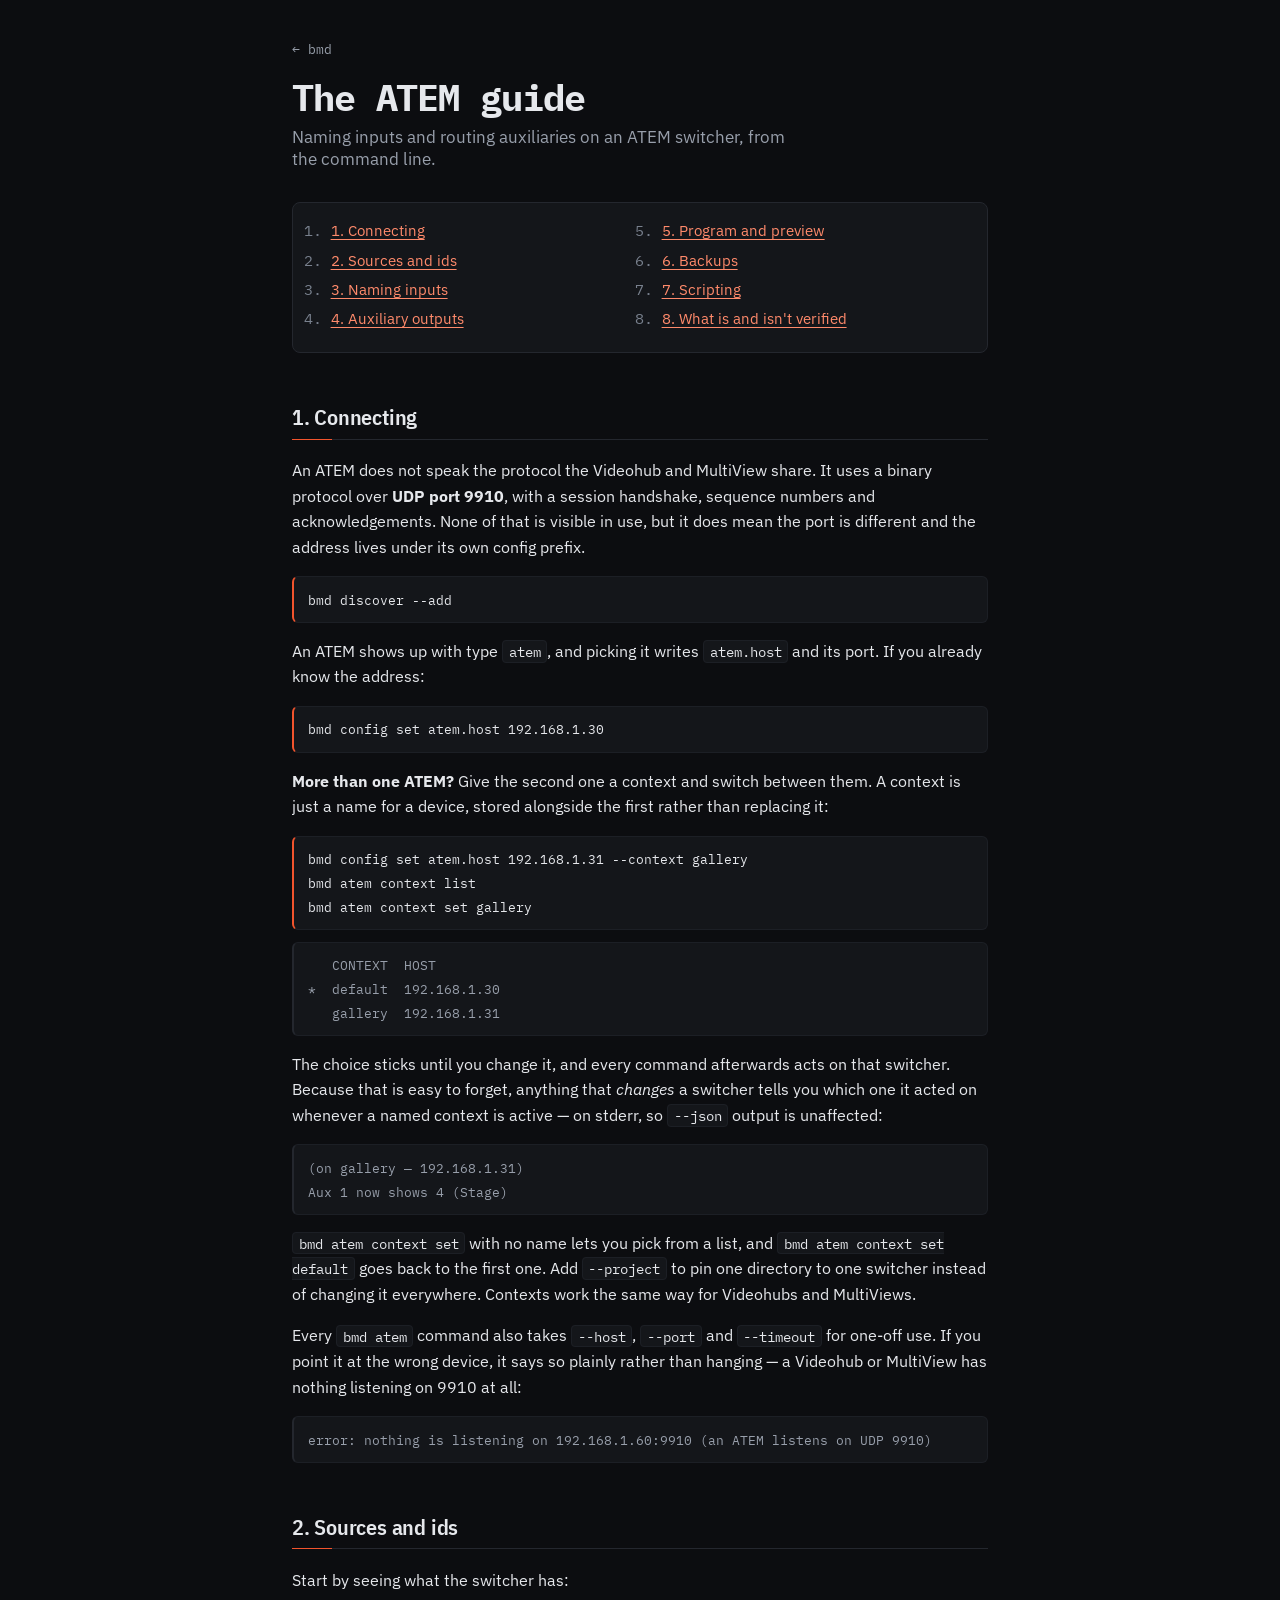
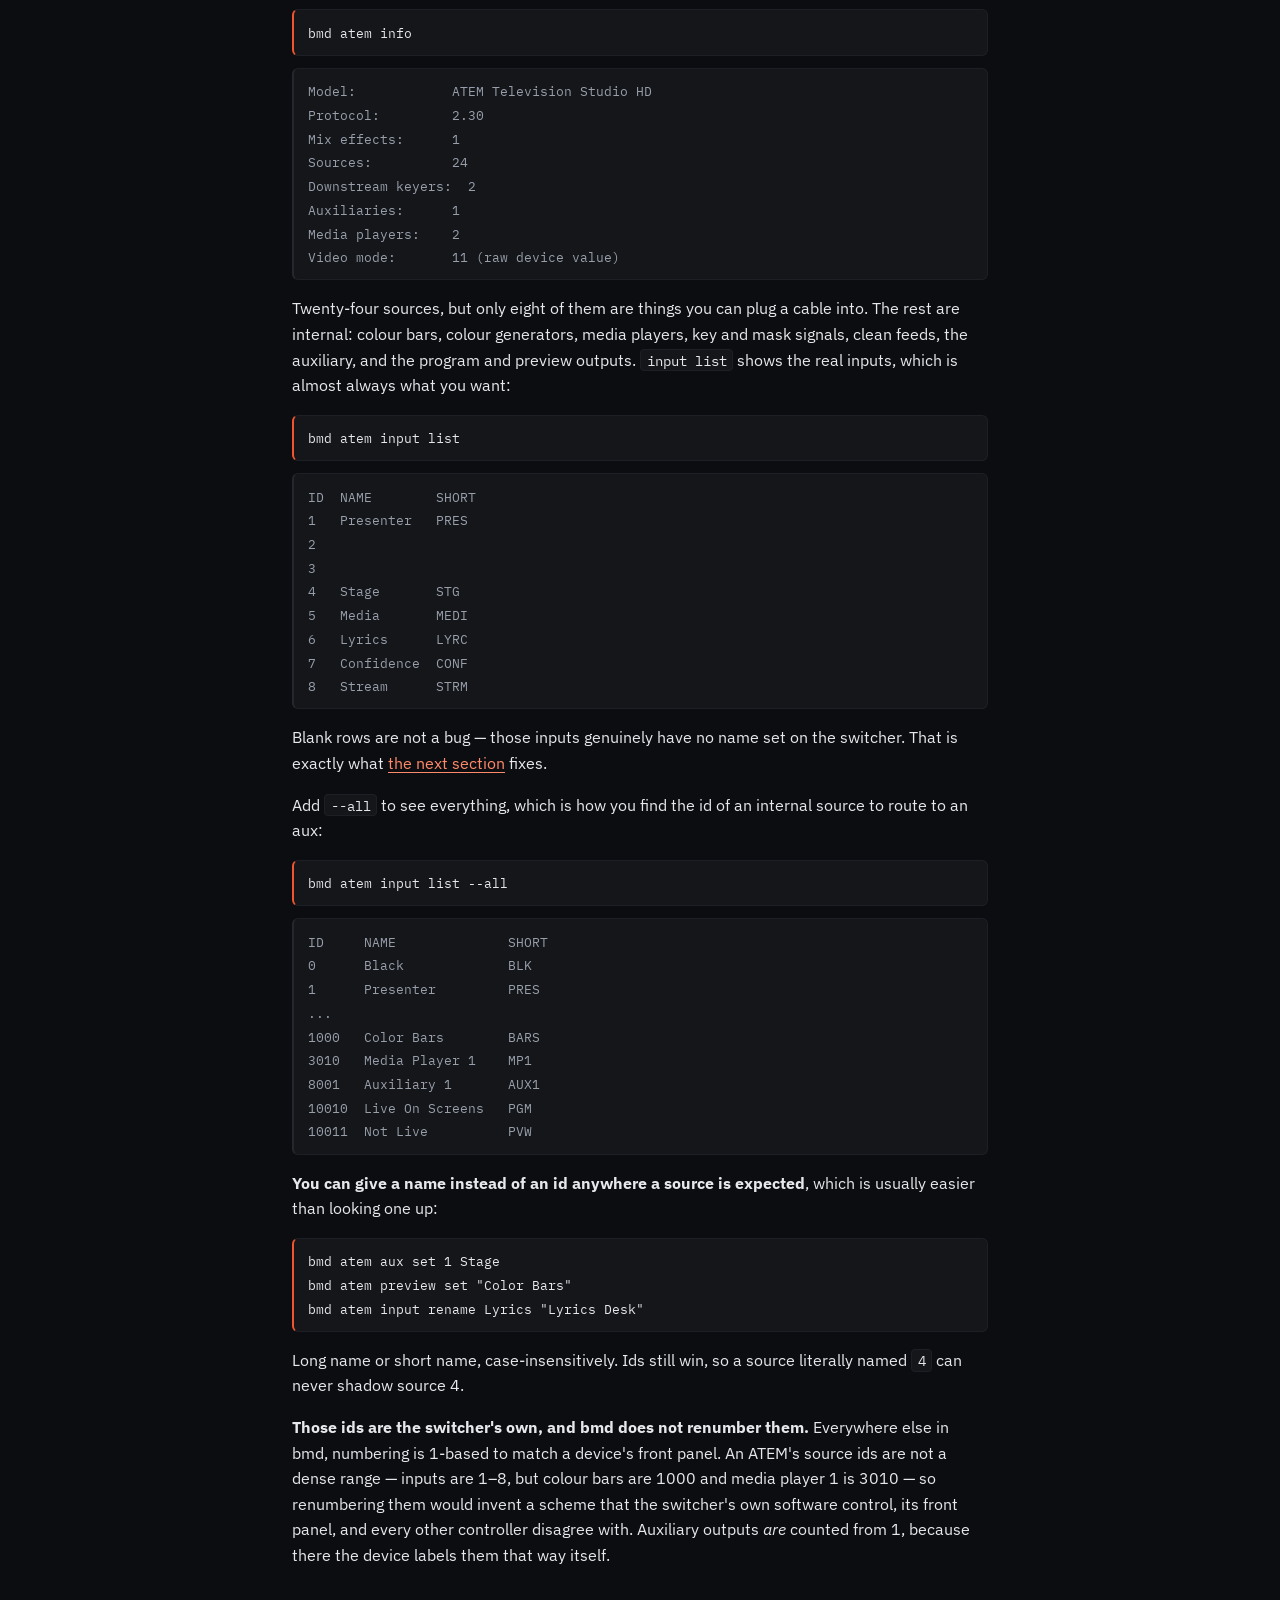
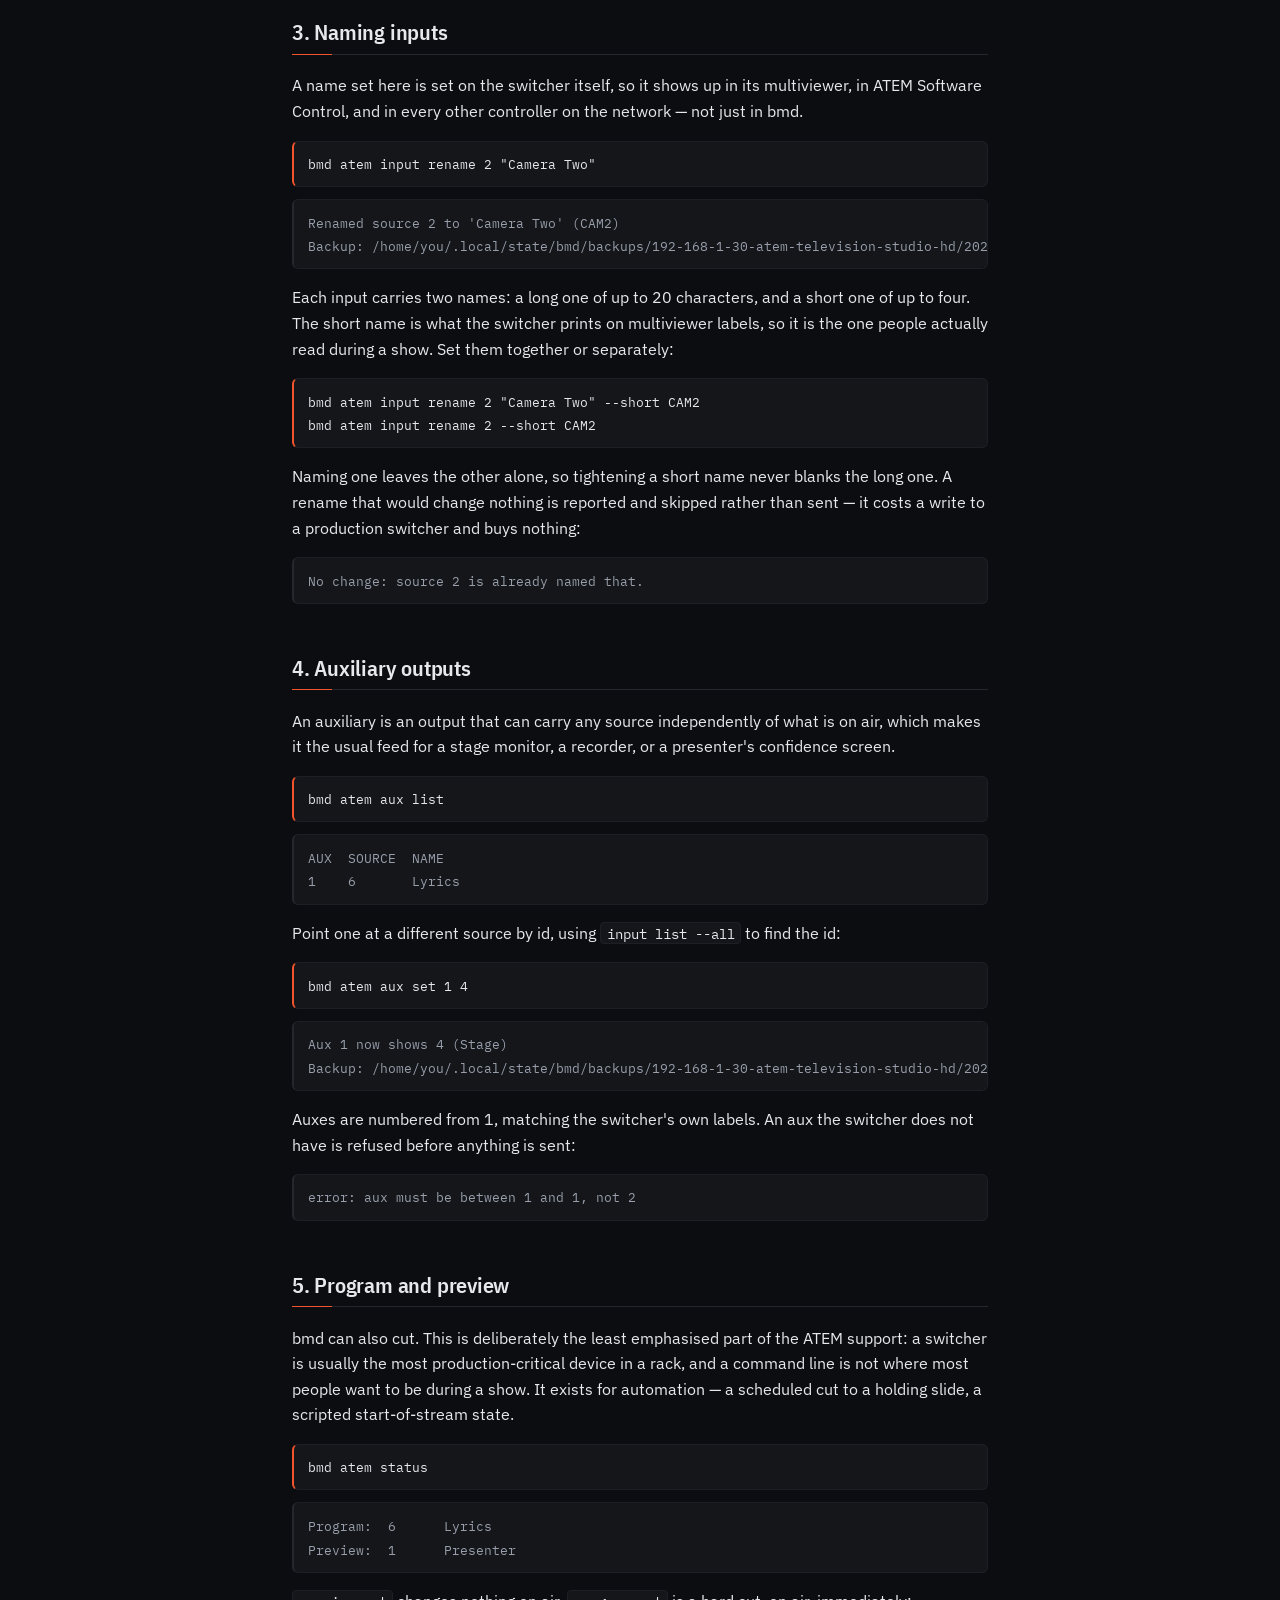
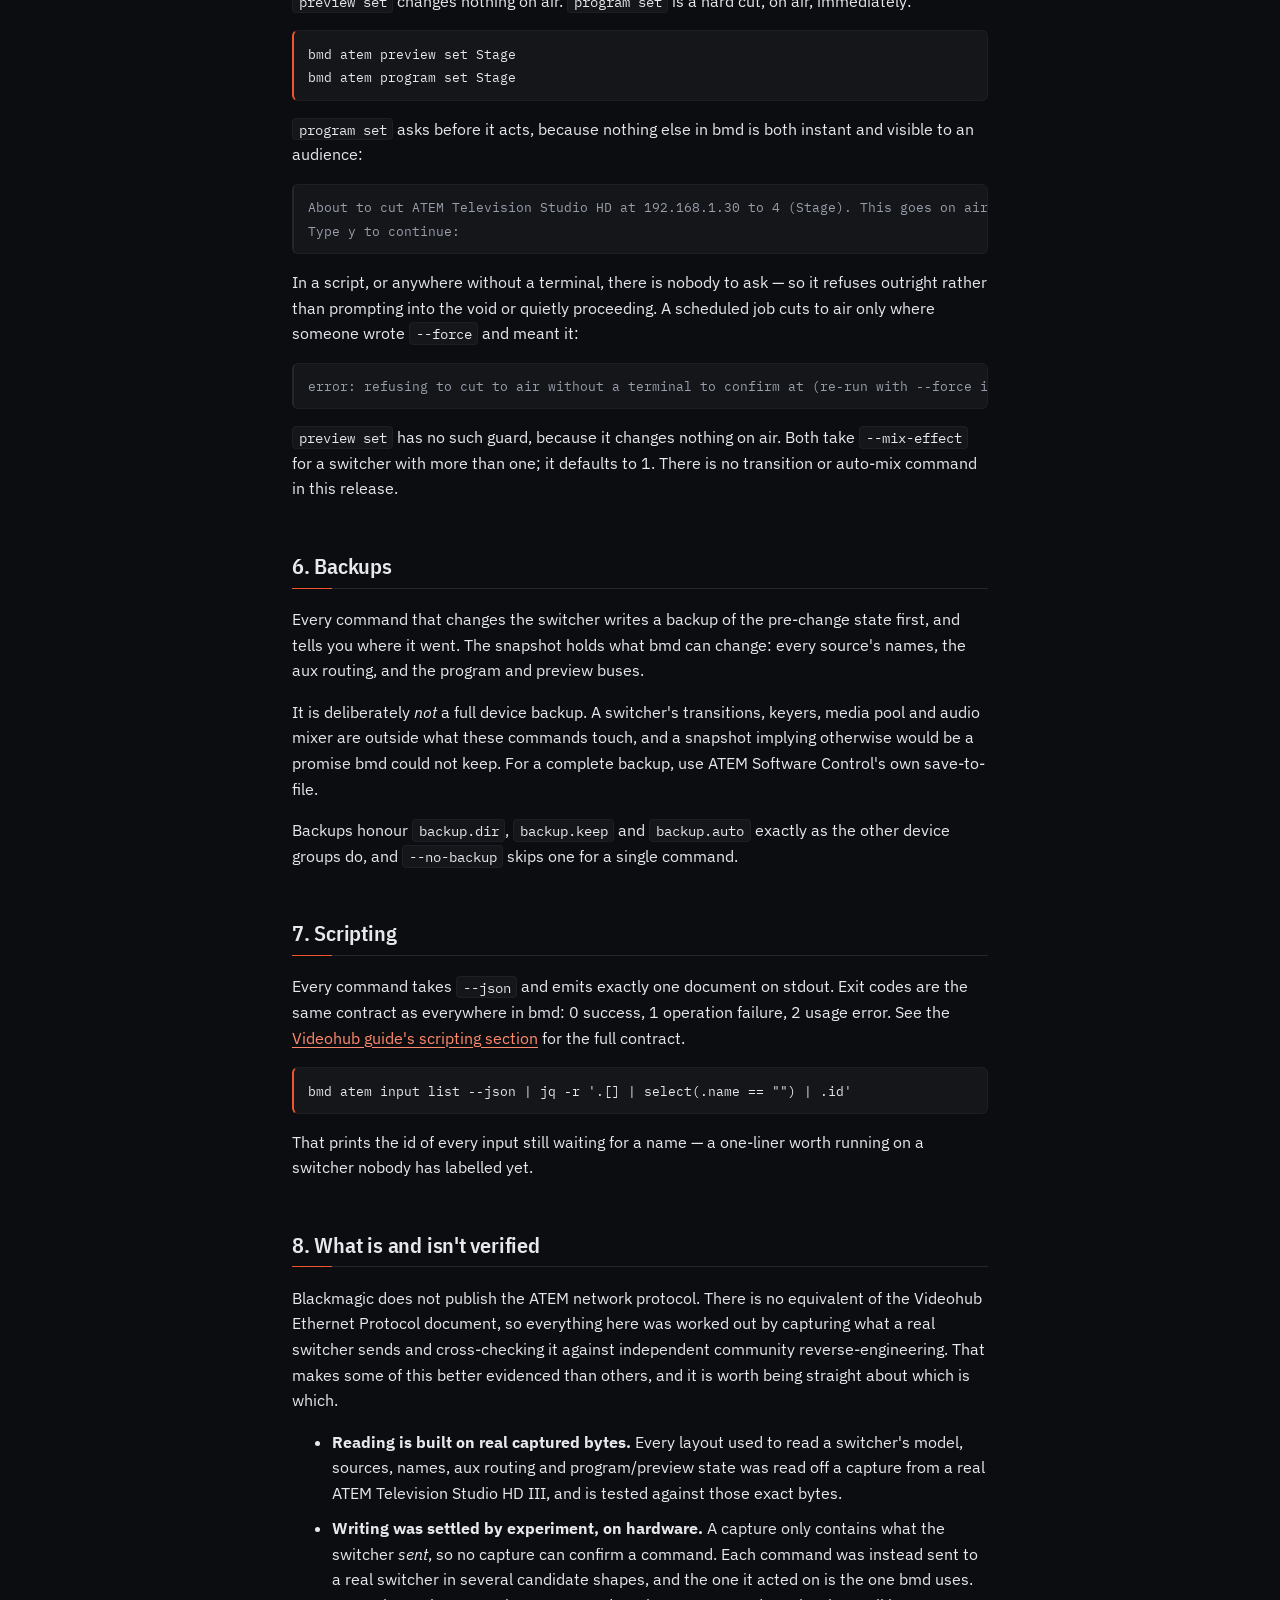
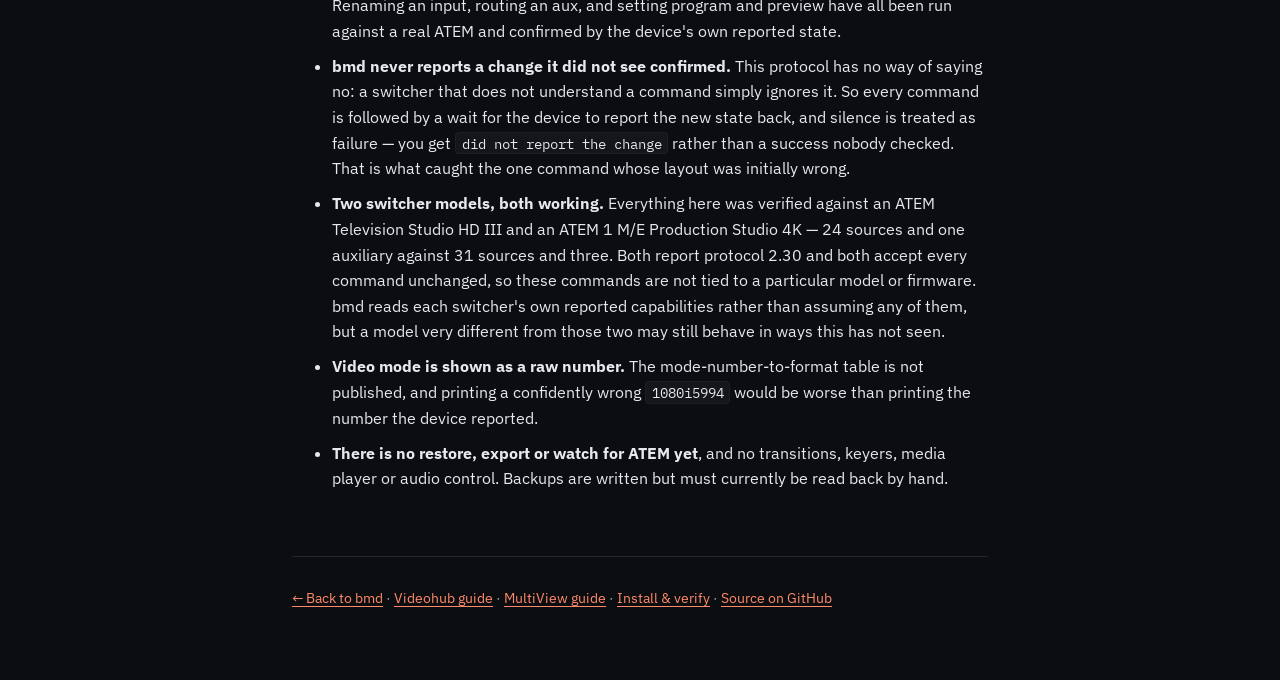
==== commit 8d2be45b: "design(site): a claim for a headline, a logo, and real typography The landing page led with `bmd` as" ====
--- a/site/atem.html
+++ b/site/atem.html
@@ -6,7 +6,10 @@
 <title>bmd — ATEM guide</title>
 <meta name="description" content="A practical guide to an ATEM switcher with bmd: connecting, naming inputs, routing auxiliaries, program and preview, backups, and exactly which parts are verified against real hardware.">
 <meta name="theme-color" content="#0c0d10">
-<link rel="icon" href="[data-uri]">
+<link rel="icon" href="favicon.svg" type="image/svg+xml">
+<link rel="preconnect" href="https://fonts.googleapis.com">
+<link rel="preconnect" href="https://fonts.gstatic.com" crossorigin>
+<link href="https://fonts.googleapis.com/css2?family=IBM+Plex+Mono:wght@400;500;600&family=IBM+Plex+Sans+Condensed:wght@500;600;700&family=IBM+Plex+Sans:wght@400;500;600&display=swap" rel="stylesheet">
 <link rel="stylesheet" href="style.css">
 </head>
 <body>
--- a/site/style.css
+++ b/site/style.css
@@ -1,12 +1,18 @@
-/* bmd project site — hand-written, no framework, no web fonts, no CDN.
+/* bmd project site — hand-written, no framework, no CDN but Google Fonts.
    The page is committed to a single dark scheme rather than following the OS:
    this tool lives in equipment racks and darkened control rooms, and a fixed
    palette keeps the contrast budget to one combination instead of two.
 
-   Type has no display face to lean on (no web fonts), so the personality comes
-   from treatment instead: the display voice is monospace, because the product's
-   voice is a terminal. Sans is reserved for prose. Uppercase mono micro-labels
-   stand in for the legends silkscreened on equipment front panels. */
+   TYPE. One superfamily, three voices, all of it IBM Plex — drawn for an
+   engineering identity, and the only widely-available family with a true
+   condensed cut, a humanist text cut and a mono sibling that were designed
+   together. That matters here because the page has to speak in all three
+   registers at once: condensed for headings, the way legends are silkscreened
+   on to a 19-inch rack panel; text for prose; mono for the terminal and for the
+   four-character labels broadcast equipment is covered in.
+
+   Every face is loaded with a full local fallback stack, so a blocked font host
+   degrades to a working page rather than a broken one. */
 
 :root {
   /* Signature. "Ember" is the tally/record red-orange of broadcast gear, and it
@@ -33,12 +39,15 @@
   --fg-faint: #79818e;            /* 5.0:1 — the floor, since it carries 0.7rem labels */
   --link: #ff8a6b;                /* lighter than --signal: easier at prose size */
 
-  --font-sans: -apple-system, BlinkMacSystemFont, "Segoe UI", Roboto, Helvetica, Arial,
-    sans-serif;
-  --font-mono: ui-monospace, SFMono-Regular, "Cascadia Mono", Consolas, "Liberation Mono",
-    Menlo, monospace;
-
-  --measure: 46rem;               /* prose column, and the whole page */
+  --font-display: "IBM Plex Sans Condensed", "Roboto Condensed", "Arial Narrow",
+    -apple-system, BlinkMacSystemFont, "Segoe UI", sans-serif;
+  --font-sans: "IBM Plex Sans", -apple-system, BlinkMacSystemFont, "Segoe UI", Roboto,
+    Helvetica, Arial, sans-serif;
+  --font-mono: "IBM Plex Mono", ui-monospace, SFMono-Regular, "Cascadia Mono", Consolas,
+    "Liberation Mono", Menlo, monospace;
+
+  --measure: 46rem;               /* prose column, and every guide page */
+  --wide: 68rem;                  /* the landing page's own, wider, measure */
 }
 
 * {
@@ -64,6 +73,18 @@
   padding: 2.5rem 1.25rem 4rem;
 }
 
+/* The landing page only. A guide is prose and wants a 46rem measure; the landing
+   page has to hold a terminal at its natural width and a headline at display
+   size, and squeezing those into a reading column is what made it feel like a
+   README with a stylesheet rather than a product page. */
+.page-wide {
+  max-width: var(--wide);
+}
+
+.page-wide section {
+  margin-top: clamp(4rem, 9vw, 7rem);
+}
+
 a {
   color: var(--link);
   text-underline-offset: 0.18em;
@@ -91,6 +112,17 @@
 h2,
 h3 {
   line-height: 1.15;
+}
+
+h3 {
+  font-family: var(--font-display);
+  letter-spacing: -0.01em;
+}
+
+/* Prose sits a little larger and looser than the browser default: this page is
+   read on a laptop in a control room, not scanned. */
+.page-wide p {
+  font-size: 1.0625rem;
 }
 
 /* ---------- Section rhythm ----------
@@ -106,11 +138,26 @@
   margin: 0 0 1.15rem;
   padding-bottom: 0.55rem;
   border-bottom: 1px solid var(--line);
-  font-family: var(--font-mono);
-  font-size: 1.05rem;
-  font-weight: 700;
+  font-family: var(--font-display);
+  font-size: 1.35rem;
+  font-weight: 600;
   letter-spacing: -0.01em;
 }
+
+/* On the landing page the headings carry a section rather than label a paragraph,
+   so they get display scale and drop the rule — the generous gap above already
+   separates them, and a line under every one of them made the page read as a
+   stack of documentation. */
+.page-wide section > h2 {
+  margin-bottom: clamp(1.25rem, 2.5vw, 2rem);
+  padding-bottom: 0;
+  border-bottom: 0;
+  font-size: clamp(1.9rem, 4vw, 2.6rem);
+  line-height: 1.05;
+  letter-spacing: -0.02em;
+}
+
+.page-wide section > h2::after { content: none; }
 
 /* A short ember tick riding on each section rule — the one repeated flourish. */
 section > h2::after {
@@ -149,21 +196,56 @@
   color: var(--fg-faint);
 }
 
-/* Copy above, matrix below, full column width. A two-column hero was tried and
-   dropped: at this measure it squeezed the matrix to ~22rem, where 14 input
-   columns stop being legible. Full width lets it read like the router's own
-   front panel, which is the whole point of it. */
+/* One focal point. The previous hero made `bmd` the largest thing on the page and
+   demoted the claim to a subtitle, then set a matrix and a feature list beside it
+   competing for the same attention. A product name is not a headline: nobody
+   arrives already wanting `bmd`, they arrive wanting the rack driven from a
+   keyboard. So the claim is the headline, the wordmark shrinks to a masthead, and
+   exactly one image carries the section. */
 .hero-grid {
   display: grid;
-  gap: 2.5rem;
+  gap: clamp(2.5rem, 5vw, 3.5rem);
+}
+
+/* The masthead: mark plus wordmark, small, at the top — an identity rather than a
+   headline. */
+.masthead {
+  display: flex;
+  align-items: center;
+  gap: 0.6rem;
+  margin: 0 0 clamp(3rem, 8vw, 5rem);
+}
+
+.masthead img {
+  width: 26px;
+  height: 26px;
+  display: block;
+}
+
+.masthead b {
+  font-family: var(--font-display);
+  font-size: 1.35rem;
+  font-weight: 600;
+  letter-spacing: -0.02em;
+  color: var(--fg);
 }
 
 .hero h1 {
   margin: 0;
-  font-family: var(--font-mono);
-  font-size: clamp(3.2rem, 11vw, 5rem);
-  font-weight: 700;
-  letter-spacing: -0.055em;
+  max-width: 16ch;
+  font-family: var(--font-display);
+  font-size: clamp(2.9rem, 8.5vw, 5.5rem);
+  font-weight: 600;
+  line-height: 0.98;
+  letter-spacing: -0.025em;
+  text-wrap: balance;
+}
+
+/* The one place the signature colour appears in prose: the word the whole tool is
+   about. */
+.hero h1 em {
+  font-style: normal;
+  color: var(--signal);
 }
 
 .tagline {
@@ -176,9 +258,20 @@
 }
 
 .lede {
-  margin: 1rem 0 0;
-  color: var(--fg-dim);
-  max-width: 42ch;
+  margin: 1.25rem 0 0;
+  color: var(--fg-dim);
+  max-width: 46ch;
+  font-size: 1.15rem;
+  line-height: 1.55;
+}
+
+/* The one aphoristic line under the headline, in the Raycast register: a claim
+   about how the work feels, not a list of what the tool has. Kept to a single
+   sentence — the moment it needs a second it stops being a headline's partner
+   and starts being body copy. */
+.hero .lede strong {
+  color: var(--fg);
+  font-weight: 500;
 }
 
 .lede code {
@@ -812,3 +905,159 @@
     border-right-color: transparent;
   }
 }
+
+/* ==========================================================================
+   Landing page (.page-wide) additions
+   ========================================================================== */
+
+/* ---------- Terminal as the hero image ----------
+   The terminal was already on the page, buried below a matrix and a feature
+   list. Given a window chrome and room to breathe it becomes the thing the
+   section is about, which is the one lesson worth taking from the tools this
+   was measured against: show the product, at size, and say one thing about it. */
+
+.terminal-hero {
+  margin: 0;
+  border-radius: 12px;
+  overflow: hidden;
+  border: 1px solid var(--line);
+  /* A single soft ember cast from behind, and no other glow anywhere on the
+     page — the budget for atmosphere is spent once, here. */
+  box-shadow:
+    0 0 0 1px rgba(0, 0, 0, 0.4),
+    0 30px 80px -30px rgba(0, 0, 0, 0.9),
+    0 0 120px -60px var(--signal-glow);
+}
+
+.term-bar {
+  display: flex;
+  align-items: center;
+  gap: 0.45rem;
+  padding: 0.7rem 0.9rem;
+  background: var(--panel);
+  border-bottom: 1px solid var(--line-soft);
+}
+
+.term-dot {
+  width: 10px;
+  height: 10px;
+  border-radius: 50%;
+  background: var(--line);
+  flex: none;
+}
+
+/* Only the first light is lit, in ember: the window is "recording", which is
+   what a control-room screen showing a live rack actually is. */
+.term-dot:first-child { background: var(--signal); }
+
+.term-title {
+  margin-left: auto;
+  font-family: var(--font-mono);
+  font-size: 0.7rem;
+  letter-spacing: 0.04em;
+  color: var(--fg-faint);
+}
+
+.terminal-hero pre {
+  margin: 0;
+  padding: 1.1rem 1.2rem 1.35rem;
+  overflow-x: auto;
+  font-size: 0.82rem;
+  line-height: 1.65;
+}
+
+@media (min-width: 60rem) {
+  .terminal-hero pre { font-size: 0.9rem; }
+}
+
+/* ---------- Supported devices ---------- */
+
+.devices {
+  list-style: none;
+  margin: 0;
+  padding: 0;
+  display: grid;
+  gap: 0.75rem;
+  grid-template-columns: repeat(auto-fit, minmax(13rem, 1fr));
+}
+
+.devices li {
+  padding: 0.85rem 1rem;
+  border: 1px solid var(--line-soft);
+  border-radius: 10px;
+  background: var(--panel);
+  display: flex;
+  flex-direction: column;
+  gap: 0.2rem;
+}
+
+.devices b {
+  font-family: var(--font-display);
+  font-size: 1.05rem;
+  font-weight: 600;
+  letter-spacing: -0.01em;
+}
+
+.devices span {
+  font-family: var(--font-mono);
+  font-size: 0.7rem;
+  letter-spacing: 0.02em;
+  color: var(--fg-faint);
+}
+
+/* Status is carried by a hairline on the leading edge rather than a tick glyph:
+   supported reads as live, pending as dark, the way a panel of tally lamps does. */
+.devices .is-ready { border-left: 2px solid var(--signal); }
+.devices .is-soon { border-left: 2px solid var(--line); opacity: 0.6; }
+
+/* ---------- Section ledes ---------- */
+
+.page-wide .section-lede {
+  margin: 0 0 1.5rem;
+  max-width: 60ch;
+  font-size: 1.0625rem;
+  color: var(--fg-dim);
+}
+
+.page-wide .section-lede code { color: var(--fg); }
+
+/* ---------- Wide-viewport layout ----------
+   Two columns only once there is genuinely room for both a 46rem terminal and a
+   readable column beside it. Below that the hero stacks, which is also the order
+   it reads in: claim, then proof, then scope. */
+
+@media (min-width: 64rem) {
+  .hero-grid {
+    grid-template-columns: minmax(0, 0.85fr) minmax(0, 1.15fr);
+    align-items: center;
+    column-gap: 3.5rem;
+  }
+
+  .hero-copy { grid-column: 1; }
+  .terminal-hero { grid-column: 2; }
+
+  /* The device strip spans both columns, under the fold-line of the hero. */
+  .devices {
+    grid-column: 1 / -1;
+    margin-top: 1.5rem;
+  }
+
+  /* The matrix is a diagram, not prose: it gets the full width it needs to keep
+     fourteen input columns legible. */
+  .page-wide .matrix { max-width: 52rem; }
+
+  .page-wide .commands { column-gap: 3rem; }
+}
+
+/* The download grid earns two columns on a wide page. */
+@media (min-width: 48rem) {
+  .page-wide .downloads {
+    display: grid;
+    grid-template-columns: repeat(2, minmax(0, 1fr));
+    gap: 0.6rem;
+  }
+}
+
+@media (prefers-reduced-motion: reduce) {
+  .terminal-hero { box-shadow: 0 0 0 1px rgba(0, 0, 0, 0.4); }
+}
